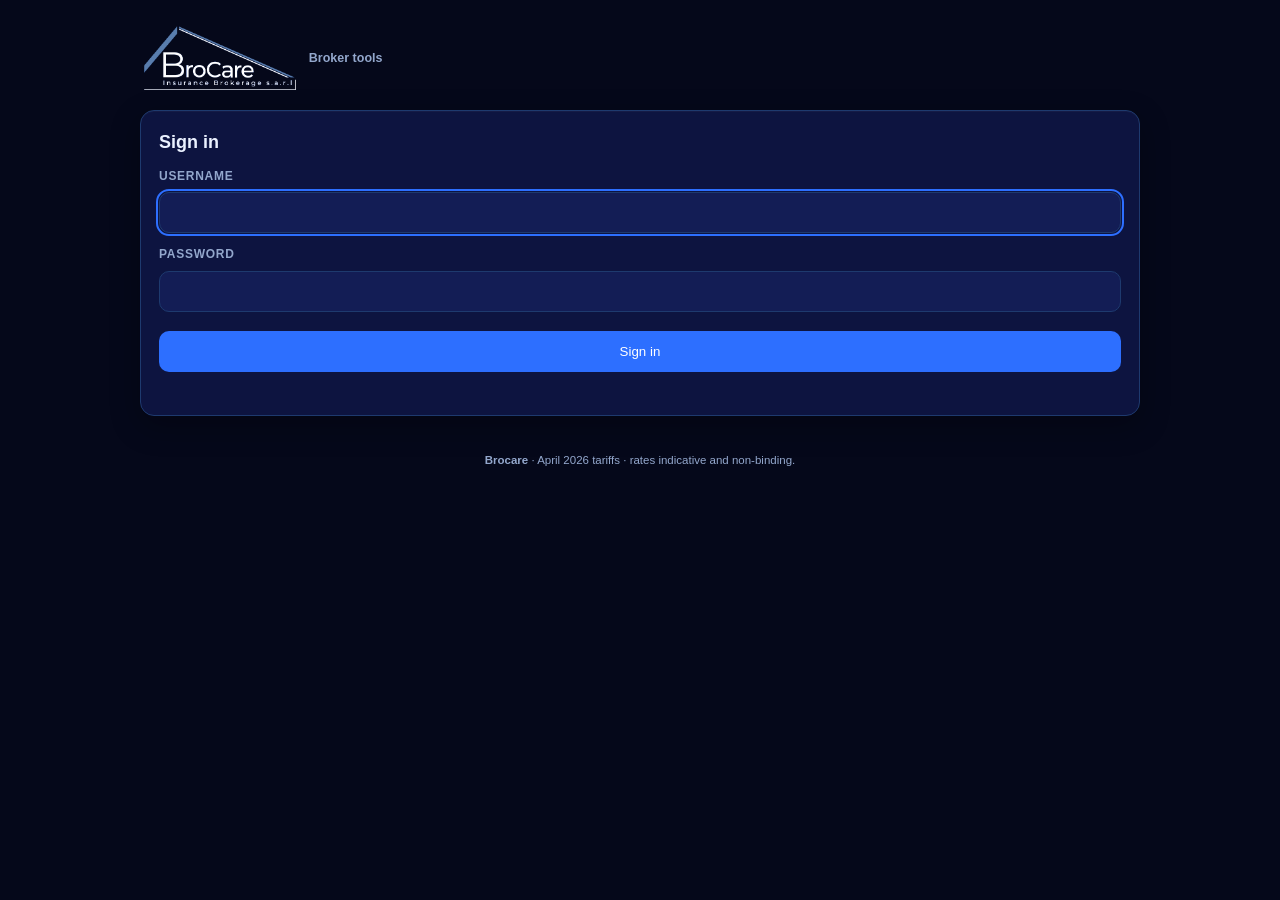
==== docs/index.html @ 174433a7 "Add staff sign-in and the real BroCare logo Username + password sign-in for the six staff (PBKDF2 fi" ====
<!doctype html>
<html lang="en"><head><meta charset="utf-8">
<meta name="viewport" content="width=device-width,initial-scale=1">
<title>BroCare · Document Studio</title>
<script src="../users.js"></script><script src="../auth.js"></script><script>BrocareAuth.gate('../');</script>

<style id="fontCSS">
@font-face{font-family:'Syne';src:url([data-uri]) format('woff2');font-weight:400 800;font-display:block;}
@font-face{font-family:'InterV';src:url([data-uri]) format('woff2');font-weight:100 900;font-display:block;}
</style>

<style>
:root{
  --bg:#F4F6F9; --surface:#FFFFFF; --surface2:#EBEFF4;
  --ink:#16233A; --ink2:#5A6B85; --line:#D8DFE9;
  --accent:#0E7C86; --accent-ink:#FFFFFF; --accent-soft:#0E7C8618;
  --brand:#12324B;
}
@media (prefers-color-scheme:dark){
  :root{ --bg:#0D1522; --surface:#16202F; --surface2:#1E2A3C;
    --ink:#E8EDF5; --ink2:#8FA0B8; --line:#2A3850;
    --accent:#3BC9CF; --accent-ink:#08222A; --accent-soft:#3BC9CF1F;
    --brand:#E8EDF5; }
}
*{box-sizing:border-box}
body{margin:0;background:var(--bg);color:var(--ink);font-family:'InterV',system-ui,sans-serif;
  font-size:14px;line-height:1.55;-webkit-font-smoothing:antialiased;}
.top{display:flex;align-items:center;justify-content:space-between;gap:16px;padding:14px 20px;
  background:var(--surface);border-bottom:1px solid var(--line);position:sticky;top:0;z-index:20;}
.top .bm{display:flex;align-items:center;gap:11px;}
.top .dot{width:26px;height:26px;border-radius:7px;background:var(--brand);display:grid;place-items:center;
  color:#fff;font-family:'Syne';font-weight:800;font-size:12px;}
@media (prefers-color-scheme:dark){ .top .dot{background:var(--accent);color:var(--accent-ink);} }
.top .t1{font-family:'Syne';font-weight:700;font-size:15px;letter-spacing:-.01em;}
.top .t2{font-size:11px;color:var(--ink2);}
.actions{display:flex;gap:8px;flex-wrap:wrap;}
button{font:inherit;cursor:pointer;border-radius:9px;border:1px solid var(--line);background:var(--surface2);
  color:var(--ink);padding:9px 14px;font-weight:600;font-size:13px;transition:.15s;}
button:hover{border-color:var(--accent);}
button:focus-visible{outline:2px solid var(--accent);outline-offset:2px;}
button.pri{background:var(--accent);color:var(--accent-ink);border-color:var(--accent);}
button.sm{padding:6px 10px;font-size:12px;}

.layout{display:grid;grid-template-columns:394px 1fr;align-items:start;}
@media (max-width:980px){ .layout{grid-template-columns:1fr;} }
.rail{padding:18px 20px 60px;border-right:1px solid var(--line);background:var(--surface);
  min-height:calc(100vh - 56px);}
.stage{padding:26px 20px 70px;overflow:auto;}

.seg{display:grid;grid-auto-flow:column;gap:4px;background:var(--surface2);padding:4px;border-radius:11px;
  border:1px solid var(--line);}
.seg button{background:transparent;border:0;padding:9px 6px;border-radius:8px;font-size:12.5px;}
.seg button[aria-pressed="true"]{background:var(--accent);color:var(--accent-ink);}

h2.sec{font-family:'Syne';font-weight:700;font-size:11px;letter-spacing:.15em;text-transform:uppercase;
  color:var(--ink2);margin:22px 0 10px;}
.field{margin-bottom:11px;}
.field label{display:block;font-size:11.5px;color:var(--ink2);margin-bottom:4px;font-weight:600;}
input,textarea,select{width:100%;font:inherit;font-size:13px;padding:9px 11px;border-radius:9px;
  border:1px solid var(--line);background:var(--bg);color:var(--ink);}
input:focus,textarea:focus,select:focus{outline:2px solid var(--accent);outline-offset:1px;border-color:var(--accent);}
textarea{min-height:66px;resize:vertical;line-height:1.5;}
.row2{display:grid;grid-template-columns:1fr 1fr;gap:9px;}
.rowlist{display:grid;gap:8px;}
.mini{background:var(--bg);border:1px solid var(--line);border-radius:11px;padding:10px;display:grid;gap:8px;}
.mini .hd{display:flex;justify-content:space-between;align-items:center;}
.mini .hd b{font-size:12px;}
.del{border:0;background:transparent;color:var(--ink2);padding:4px 7px;font-size:15px;line-height:1;}
.del:hover{color:#C0392B;}
.hint{font-size:11px;color:var(--ink2);margin-top:6px;line-height:1.5;}
.banner{background:var(--accent-soft);border:1px solid var(--accent);border-radius:11px;padding:11px 13px;
  font-size:12px;margin-bottom:16px;}

.stagebar{display:flex;justify-content:space-between;align-items:center;gap:12px;margin-bottom:16px;flex-wrap:wrap;}
.zoomctl{display:flex;align-items:center;gap:8px;font-size:12px;color:var(--ink2);}
.frame{overflow:auto;}
.scaler{transform-origin:top left;}
.warn{display:none;background:#B4540A18;border:1px solid #B4540A;color:#B4540A;
  border-radius:10px;padding:10px 13px;font-size:12.5px;margin-bottom:14px;font-weight:600;}
@media (prefers-color-scheme:dark){ .warn{color:#F0A35E;border-color:#F0A35E;background:#F0A35E18;} }
@media print{ .warn{display:none !important;} }
</style>

<style id="sheetCSS">
/* Self-contained: this block is injected verbatim into the PNG-export SVG,
   which does NOT inherit the app-chrome reset — so it must carry its own. */
.sheet,.sheet *{box-sizing:border-box;margin:0;padding:0;}
.sheet{background:#fff;color:#0E1730;position:relative;overflow:hidden;font-family:'InterV',sans-serif;
  box-shadow:0 18px 50px rgba(5,8,26,.20);line-height:1.55;}
.sheet.a4{width:794px;height:1123px;}
.sheet.card{width:480px;height:600px;background:#05081A;color:#fff;}
.sheet .tab{font-variant-numeric:tabular-nums lining-nums;}
.sheet .lbl{font-size:8px;letter-spacing:.19em;text-transform:uppercase;color:#8194AE;font-weight:600;}
.sheet .val{font-size:12.5px;color:#0E1730;font-weight:500;}
.sheet .mast{height:106px;background:#05081A;padding:0 46px;display:flex;align-items:center;justify-content:space-between;}
.sheet .mast img{height:68px;}
.sheet .mast .r{text-align:right;}
.sheet .mast .r .t{font-family:'Syne';font-weight:700;font-size:14px;color:#fff;}
.sheet .mast .r .s{font-size:8.5px;letter-spacing:.18em;text-transform:uppercase;color:#4FC3F7;margin-top:4px;}
.sheet .intro{display:grid;grid-template-columns:repeat(4,1fr);gap:18px;margin:26px 46px;
  padding-bottom:20px;border-bottom:1px solid #DBE3EF;}
.sheet .intro .val{margin-top:5px;}
.sheet .fine{position:absolute;left:46px;right:46px;bottom:112px;font-size:8.5px;color:#8194AE;line-height:1.65;}
.sheet .foot{position:absolute;left:0;right:0;bottom:0;height:88px;background:#05081A;padding:0 46px;
  display:flex;align-items:center;justify-content:space-between;}
.sheet .foot .c{font-size:9.5px;color:rgba(255,255,255,.72);line-height:1.75;}
.sheet .foot .c b{color:#4FC3F7;font-weight:600;}
.sheet .foot .sig .n{font-family:'Syne';font-weight:700;font-size:12px;color:#fff;text-align:right;}
.sheet h3{font-family:'Syne';font-weight:700;font-size:13px;letter-spacing:.13em;text-transform:uppercase;
  margin:26px 46px 12px;color:#0E1730;}
.sheet .steps{display:grid;grid-template-columns:repeat(3,1fr);gap:24px;margin:0 46px;}
.sheet .steps .st{padding-top:11px;border-top:1px solid #DBE3EF;}
.sheet .steps .st .n{font-family:'InterV';font-weight:700;font-size:10.5px;color:#4FC3F7;letter-spacing:.14em;
  font-variant-numeric:tabular-nums;}
.sheet .steps .st .t{font-size:11px;font-weight:600;margin-top:6px;color:#0E1730;}
.sheet .steps .st .d{font-size:9.5px;color:#5C6D87;margin-top:3px;line-height:1.5;}
.sheet .callout{margin:30px 46px 0;background:#F4F7FB;border-left:2px solid #4FC3F7;padding:16px 20px;
  font-size:11px;color:#5C6D87;line-height:1.65;}
.sheet .cols{padding:0 46px;display:grid;}
.sheet .rowlbl{font-size:11px;color:#5C6D87;padding:13px 14px 13px 0;border-bottom:1px solid #EDF1F7;
  display:flex;align-items:center;min-height:44px;}
.sheet .col{border-bottom:1px solid #EDF1F7;min-height:44px;display:flex;align-items:center;
  justify-content:center;font-size:12px;font-weight:600;text-align:center;padding:0 6px;}
.sheet .col.a{background:#F4F7FB;}
.sheet .yes{color:#1A3BDB;font-size:15px;}
.sheet .no{color:#B9C5D6;font-size:14px;}
.sheet .chead{padding:15px 12px 14px;text-align:center;border-bottom:2px solid #05081A;}
.sheet .chead.a{background:#F4F7FB;border-bottom-color:#4FC3F7;position:relative;}
.sheet .chead .cn{font-family:'Syne';font-weight:700;font-size:14px;line-height:1.25;letter-spacing:-.01em;}
.sheet .chead .cs{font-size:8.5px;color:#8194AE;margin-top:4px;letter-spacing:.09em;text-transform:uppercase;}
.sheet .chip-rec{position:absolute;top:-9px;left:50%;transform:translateX(-50%);background:#4FC3F7;color:#05081A;
  font-size:7px;font-weight:700;letter-spacing:.15em;text-transform:uppercase;padding:3px 9px;white-space:nowrap;}
.sheet .plbl{font-family:'Syne';font-weight:700;font-size:11.5px;letter-spacing:.11em;text-transform:uppercase;
  color:#0E1730;border-bottom:none;padding-top:20px;align-items:flex-start;}
.sheet .pcol{border-bottom:none;padding-top:16px;flex-direction:column;gap:3px;min-height:78px;justify-content:flex-start;}
.sheet .pcol .amt{font-family:'InterV';font-weight:800;font-size:23px;letter-spacing:-.01em;color:#05081A;
  line-height:1;font-variant-numeric:tabular-nums lining-nums;}
.sheet .pcol .amt .cur{font-size:11px;font-weight:600;color:#5C6D87;vertical-align:3px;margin-right:3px;letter-spacing:.02em;}
.sheet .pcol .per{font-size:9px;color:#8194AE;letter-spacing:.06em;}
.sheet .pcol.a .amt{color:#1A3BDB;}
.sheet .inv-meta{display:grid;grid-template-columns:1fr 1fr;gap:30px;margin:26px 46px;padding-bottom:22px;
  border-bottom:1px solid #DBE3EF;}
.sheet .inv-meta .val{margin-top:6px;font-size:13.5px;font-weight:600;}
.sheet .inv-meta .sub{font-size:11px;color:#5C6D87;margin-top:3px;line-height:1.55;}
.sheet table.items{width:100%;border-collapse:collapse;font-size:12px;}
.sheet table.items thead th{background:#05081A;color:#fff;font-weight:600;font-size:8.5px;letter-spacing:.16em;
  text-transform:uppercase;padding:9px 14px;text-align:left;}
.sheet table.items thead th:last-child{text-align:right;}
.sheet table.items tbody td{padding:11px 14px;border-bottom:1px solid #E8EDF5;color:#2A3A55;}
.sheet table.items tbody td:last-child{text-align:right;font-weight:600;color:#0E1730;
  font-variant-numeric:tabular-nums lining-nums;}
.sheet .totbox{margin:24px 46px 0;display:flex;justify-content:flex-end;}
.sheet .totgrid{min-width:290px;}
.sheet .totrow{display:flex;justify-content:space-between;gap:24px;padding:8px 0;font-size:12px;color:#5C6D87;}
.sheet .totrow span:last-child{font-variant-numeric:tabular-nums lining-nums;color:#0E1730;font-weight:600;}
.sheet .totrow.grand{border-top:2px solid #05081A;margin-top:8px;padding-top:13px;}
.sheet .totrow.grand span:first-child{font-family:'Syne';font-weight:700;font-size:12px;letter-spacing:.11em;
  text-transform:uppercase;color:#0E1730;}
.sheet .totrow.grand span:last-child{font-family:'InterV';font-weight:800;font-size:23px;color:#1A3BDB;letter-spacing:-.01em;}
.sheet .pay{margin:28px 46px 0;background:#F4F7FB;border-left:2px solid #4FC3F7;padding:15px 19px;}
.sheet .pay .k{font-size:8px;letter-spacing:.19em;text-transform:uppercase;color:#8194AE;font-weight:600;}
.sheet .pay .v{font-size:12px;color:#0E1730;margin-top:5px;font-weight:600;}
.sheet .pay .n{font-size:10px;color:#5C6D87;margin-top:5px;line-height:1.55;}
.sheet.card .in{padding:34px 34px 0;display:flex;flex-direction:column;height:100%;position:relative;}
.sheet.card .glow{position:absolute;width:420px;height:420px;border-radius:50%;top:-210px;right:-170px;
  background:radial-gradient(circle,rgba(45,111,255,.34),transparent 68%);}
.sheet.card .hd{display:flex;justify-content:space-between;align-items:flex-start;position:relative;}
.sheet.card .hd img{height:44px;}
.sheet.card .hd .r{text-align:right;}
.sheet.card .hd .r .k{font-size:7.5px;letter-spacing:.18em;text-transform:uppercase;color:rgba(255,255,255,.45);}
.sheet.card .hd .r .v{font-size:10.5px;font-weight:600;color:#4FC3F7;margin-top:3px;letter-spacing:.03em;}
.sheet.card .who{margin-top:26px;position:relative;}
.sheet.card .who .k{font-size:7.5px;letter-spacing:.19em;text-transform:uppercase;color:rgba(255,255,255,.45);}
.sheet.card .who .n{font-family:'Syne';font-weight:700;font-size:19px;color:#fff;margin-top:6px;}
.sheet.card .who .s{font-size:11px;color:rgba(255,255,255,.62);margin-top:4px;}
.sheet.card .figw{margin-top:20px;padding:20px 0 18px;border-top:1px solid rgba(79,195,247,.28);
  border-bottom:1px solid rgba(255,255,255,.10);position:relative;}
.sheet.card .figw .k{font-size:7.5px;letter-spacing:.19em;text-transform:uppercase;color:rgba(255,255,255,.45);}
.sheet.card .figw .fig{font-family:'InterV',system-ui,sans-serif;font-weight:700;font-size:29px;line-height:1.05;
  letter-spacing:-.015em;font-variant-numeric:tabular-nums;color:#fff;margin-top:8px;}
.sheet.card .figw .fig .cur{font-size:13px;color:#4FC3F7;vertical-align:7px;margin-right:5px;letter-spacing:0;font-weight:600;}
.sheet.card .figw .fig .per{font-size:11px;color:rgba(255,255,255,.5);font-weight:400;letter-spacing:0;
  vertical-align:4px;margin-left:6px;}
.sheet.card .chips{margin-top:18px;display:grid;grid-template-columns:1fr 1fr;gap:9px;position:relative;}
.sheet.card .chip{background:rgba(255,255,255,.055);border:1px solid rgba(255,255,255,.10);padding:9px 11px;}
.sheet.card .chip.wide{grid-column:1 / -1;}
/* three detail chips (the health quoter's Insurer / Plan / Out-patient) sit on one row */
.sheet.card .chips.c3{grid-template-columns:repeat(3,1fr);}
.sheet.card .chip.hl{background:rgba(79,195,247,.10);border-color:rgba(79,195,247,.34);}
.sheet.card .chip .k{font-size:7.5px;letter-spacing:.15em;text-transform:uppercase;color:#4FC3F7;}
.sheet.card .chip .v{font-size:11px;color:#fff;font-weight:500;margin-top:3px;}
.sheet.card .chip .v.desc{font-size:10px;font-weight:400;line-height:1.55;color:rgba(255,255,255,.86);}
.sheet.card .chip .dobs{font-size:9px;color:rgba(255,255,255,.58);margin-top:4px;line-height:1.6;
  font-variant-numeric:tabular-nums;}
.sheet.card .valid{margin-top:auto;font-size:9.5px;color:rgba(255,255,255,.55);position:relative;line-height:1.6;}
.sheet.card .cta{margin-top:15px;padding:15px 0 20px;border-top:1px solid rgba(255,255,255,.10);
  display:flex;justify-content:space-between;align-items:flex-end;position:relative;}
.sheet.card .cta .l .t{font-family:'Syne';font-weight:700;font-size:12.5px;color:#fff;}
.sheet.card .cta .l .p{font-size:11px;color:#4FC3F7;margin-top:4px;font-weight:600;letter-spacing:.02em;}
.sheet.card .cta .rr{text-align:right;font-size:8px;color:rgba(255,255,255,.42);line-height:1.65;}
</style>

<style id="pageRule">@page{size:210mm 297mm;margin:0}</style>
<style>
@media print{
  .top,.rail,.stagebar{display:none !important;}
  .layout{grid-template-columns:1fr !important;}
  .stage{padding:0 !important;overflow:visible !important;}
  .frame{overflow:visible !important;height:auto !important;}
  .scaler{transform:none !important;}
  .sheet{box-shadow:none !important;}
  body{background:#fff;}
}
</style>
<style>
  .backlink{
    display:block;text-decoration:none;color:#64748b;
    font-size:13px;font-weight:700;padding:10px 16px 0;
  }
  .backlink:hover{color:#0E7C86}
  @media print{ .backlink{display:none} }
</style>
<link rel="stylesheet" href="../brocare-theme.css">
</head><body>

<a class="backlink" href="../">‹ All Brocare tools</a>

<div class="top">
  <div class="bm">
    <div class="dot">B</div>
    <div><div class="t1">Document Studio</div><div class="t2">BroCare Insurance Brokerage SARL</div></div>
  </div>
  <div class="actions">
    <button id="btnPng">Download PNG</button>
    <button id="btnPdf" class="pri">Download PDF</button>
  </div>
</div>

<div class="layout">
  <div class="rail">
    <div id="prefillBanner" class="banner" style="display:none"></div>
    <div class="seg" role="group" aria-label="Document type">
      <button data-t="card"       aria-pressed="true">Offer card</button>
      <button data-t="comparison" aria-pressed="false">Comparison</button>
      <button data-t="invoice"    aria-pressed="false">Invoice</button>
    </div>
    <div id="form"></div>
  </div>

  <div class="stage">
    <div class="stagebar">
      <div class="zoomctl">
        <label for="zoom">Preview size</label>
        <input id="zoom" type="range" min="30" max="110" value="80" style="width:150px">
        <span id="zoomv">80%</span>
      </div>
      <div class="zoomctl" id="sizeNote"></div>
    </div>
    <div class="warn" id="warn"></div>
    <div class="frame" id="frame"><div class="scaler" id="scaler"></div></div>
  </div>
</div>

<script>
const LOGO = "[data-uri]";
const $ = id => document.getElementById(id);
const esc = s => String(s==null?'':s).replace(/[&<>"]/g, c => ({'&':'&amp;','<':'&lt;','>':'&gt;','"':'&quot;'}[c]));
const money = n => Number(n||0).toLocaleString('en-US');

function todayISO(){ return new Date().toISOString().slice(0,10); }
function fmtDate(iso){
  if(!iso) return '';
  const d=new Date(iso+'T00:00:00'); if(isNaN(d)) return iso;
  return d.getDate()+' '+d.toLocaleString('en-GB',{month:'long'})+' '+d.getFullYear();
}
function addDays(iso,n){
  const d=new Date(iso+'T00:00:00'); if(isNaN(d)) return iso;
  d.setDate(d.getDate()+Number(n||0)); return d.toISOString().slice(0,10);
}

const D = {
  type:'card', line:'medical',
  client:'Rida Family', sub:'Medical insurance · 5 members',
  ref:'BRC-H-2026-0001', issued:todayISO(), validDays:14,
  price:4150, priceLabel:'Annual premium', per:'/ year',
  chips:[ {k:'Plan',v:'SP Smart'}, {k:'Out-patient',v:'85% covered'} ],
  desc:'', descLabel:'Hospital network', members:'',
  options:[
    {name:'SP Smart Plus', tag:'Wider network', price:5835},
    {name:'SP Smart',      tag:'Lower premium', price:4150}
  ],
  rows:[
    {label:'Members covered', values:['5','5']},
    {label:'Out-patient (ambulatory)', values:['85%','85%']},
    {label:'AUBMC & KMC', values:['yes','no']}
  ],
  recommended:-1, note:'',
  items:[{desc:'Annual premium, medical insurance', amount:4150}],
  discounts:[],
  invNo:'INV-2026-0001', dueDays:14,
  clientAddr:'', policyRef:'', insurer:'', period:''
};

(function prefill(){
  const h = location.hash;
  if(!h || h.length<8) return;
  try{
    const b64 = h.slice(1).replace(/^data=/,'');
    const raw = decodeURIComponent(Array.prototype.map.call(atob(b64),
      c => '%'+('00'+c.charCodeAt(0).toString(16)).slice(-2)).join(''));
    const p = JSON.parse(raw);
    Object.keys(p).forEach(k => { if(p[k]!==undefined && p[k]!==null) D[k]=p[k]; });
    const b=$('prefillBanner');
    b.style.display='block';
    b.innerHTML='<b>Loaded from the '+esc(p.line==='motor'?'motor':'health')+' quoter.</b> '+
      'Client, cover and the final price you confirmed are filled in, and everything stays editable.';
  }catch(e){ console.warn('prefill failed', e); }
})();

function field(label, key, type){
  const v = D[key]==null?'':D[key];
  if(type==='textarea')
    return '<div class="field"><label for="f_'+key+'">'+label+'</label>'+
      '<textarea id="f_'+key+'" data-k="'+key+'">'+esc(v)+'</textarea></div>';
  return '<div class="field"><label for="f_'+key+'">'+label+'</label>'+
    '<input id="f_'+key+'" data-k="'+key+'" type="'+(type||'text')+'" value="'+esc(v)+'"></div>';
}

function buildForm(){
  let h = '<h2 class="sec">Client</h2>';
  h += field('Client name','client');
  h += field('Sub-line (cover, members…)','sub');
  h += '<div class="row2">'+field('Reference','ref')+field('Date issued','issued','date')+'</div>';

  if(D.type==='card'){
    h += '<h2 class="sec">Headline price</h2>';
    h += '<div class="row2">'+field('Price (numbers only)','price','number')+field('Valid for (days)','validDays','number')+'</div>';
    h += '<div class="row2">'+field('Price label','priceLabel')+field('Period suffix','per')+'</div>';
    h += '<h2 class="sec">Detail chips</h2><div class="rowlist" id="chipList"></div>';
    h += '<button class="sm" id="addChip" style="margin-top:8px">+ Add chip</button>';
    h += '<h2 class="sec">Wide blocks (optional)</h2>';
    h += field('Block label','descLabel');
    h += field('Description (leave blank to hide)','desc','textarea');
    h += field('Members / dates of birth (leave blank to hide)','members','textarea');
  }

  if(D.type==='comparison'){
    h += '<h2 class="sec">Options</h2><div class="rowlist" id="optList"></div>';
    h += '<button class="sm" id="addOpt" style="margin-top:8px">+ Add option</button>';
    h += '<div class="field" style="margin-top:14px"><label for="f_rec">Flag as recommended</label>'+
         '<select id="f_rec" data-k="recommended"><option value="-1">None</option></select></div>';
    h += '<h2 class="sec">Comparison rows</h2><div class="rowlist" id="rowList"></div>';
    h += '<button class="sm" id="addRow" style="margin-top:8px">+ Add row</button>';
    h += '<div class="hint">Type <b>yes</b> or <b>no</b> in a cell to show a tick or a dash. Anything else prints as text.</div>';
    h += '<h2 class="sec">Callout</h2>';
    h += field('Explanatory note (leave blank to hide)','note','textarea');
    h += field('Valid for (days)','validDays','number');
  }

  if(D.type==='invoice'){
    h += '<h2 class="sec">Invoice</h2>';
    h += '<div class="row2">'+field('Invoice number','invNo')+field('Payable within (days)','dueDays','number')+'</div>';
    h += field('Client address','clientAddr');
    h += '<div class="row2">'+field('Insurer','insurer')+field('Policy reference','policyRef')+'</div>';
    h += field('Period of cover','period');
    h += '<h2 class="sec">Line items</h2><div class="rowlist" id="itemList"></div>';
    h += '<button class="sm" id="addItem" style="margin-top:8px">+ Add item</button>';
    h += '<h2 class="sec">Discounts</h2><div class="rowlist" id="discList"></div>';
    h += '<button class="sm" id="addDisc" style="margin-top:8px">+ Add discount</button>';
    h += '<div class="hint">The total is all-inclusive: the invoice states that applicable government fees are included.</div>';
  }

  $('form').innerHTML = h;

  $('form').querySelectorAll('[data-k]').forEach(el=>{
    el.addEventListener('input', ()=>{
      const k=el.dataset.k;
      D[k] = (el.type==='number'||k==='recommended') ? Number(el.value) : el.value;
      render();
    });
  });

  if(D.type==='card'){
    paintChips();
    $('addChip').onclick=()=>{D.chips.push({k:'Label',v:'Value'});buildForm();render();};
  }
  if(D.type==='comparison'){
    paintOpts(); paintRows();
    $('addOpt').onclick=()=>{ if(D.options.length>=3) return;
      D.options.push({name:'New plan',tag:'',price:0});
      D.rows.forEach(r=>r.values.push('')); buildForm(); render(); };
    $('addRow').onclick=()=>{ D.rows.push({label:'New row',values:D.options.map(()=> '')}); buildForm(); render(); };
    const sel=$('f_rec');
    D.options.forEach((o,i)=>{ const op=document.createElement('option');
      op.value=i; op.textContent=o.name||('Option '+(i+1)); sel.appendChild(op); });
    sel.value=String(D.recommended);
  }
  if(D.type==='invoice'){
    paintItems(); paintDiscs();
    $('addItem').onclick=()=>{D.items.push({desc:'',amount:0});buildForm();render();};
    $('addDisc').onclick=()=>{D.discounts.push({label:'Discount',amount:0});buildForm();render();};
  }
}

function listBlock(container, arr, fields, onChange){
  const box=$(container); if(!box) return;
  box.innerHTML = arr.map((it,i)=>{
    const inner = fields.map(f =>
      '<div class="field" style="margin:0"><label>'+f.label+'</label>'+
      '<input data-i="'+i+'" data-f="'+f.key+'" type="'+(f.type||'text')+'" value="'+esc(it[f.key])+'"></div>'
    ).join('');
    return '<div class="mini"><div class="hd"><b>'+(i+1)+'</b>'+
      '<button class="del" data-del="'+i+'" aria-label="Remove">&times;</button></div>'+inner+'</div>';
  }).join('');
  box.querySelectorAll('input').forEach(el=>el.addEventListener('input',()=>{
    const f=fields.find(x=>x.key===el.dataset.f);
    arr[+el.dataset.i][el.dataset.f] = f.type==='number' ? Number(el.value) : el.value;
    render();
  }));
  box.querySelectorAll('[data-del]').forEach(b=>b.onclick=()=>{ arr.splice(+b.dataset.del,1); onChange(); });
}
const paintChips = ()=> listBlock('chipList', D.chips,
  [{label:'Label',key:'k'},{label:'Value',key:'v'}], ()=>{buildForm();render();});
const paintItems = ()=> listBlock('itemList', D.items,
  [{label:'Description',key:'desc'},{label:'Amount (USD)',key:'amount',type:'number'}], ()=>{buildForm();render();});
const paintDiscs = ()=> listBlock('discList', D.discounts,
  [{label:'Label',key:'label'},{label:'Amount (USD)',key:'amount',type:'number'}], ()=>{buildForm();render();});
const paintOpts  = ()=> listBlock('optList', D.options,
  [{label:'Plan name',key:'name'},{label:'Tagline',key:'tag'},{label:'Price (USD)',key:'price',type:'number'}],
  ()=>{ D.rows.forEach(r=>r.values.pop()); if(D.recommended>=D.options.length) D.recommended=-1;
        buildForm(); render(); });

function paintRows(){
  const box=$('rowList'); if(!box) return;
  box.innerHTML = D.rows.map((r,i)=>{
    const cells = r.values.map((v,j)=>
      '<div class="field" style="margin:0"><label>'+esc(D.options[j]?D.options[j].name:'Col '+(j+1))+'</label>'+
      '<input data-r="'+i+'" data-c="'+j+'" value="'+esc(v)+'"></div>').join('');
    return '<div class="mini"><div class="hd"><b>Row '+(i+1)+'</b>'+
      '<button class="del" data-delr="'+i+'" aria-label="Remove">&times;</button></div>'+
      '<div class="field" style="margin:0"><label>Row label</label>'+
      '<input data-rl="'+i+'" value="'+esc(r.label)+'"></div>'+
      '<div class="row2">'+cells+'</div></div>';
  }).join('');
  box.querySelectorAll('[data-rl]').forEach(el=>el.addEventListener('input',()=>{D.rows[+el.dataset.rl].label=el.value;render();}));
  box.querySelectorAll('[data-r]').forEach(el=>el.addEventListener('input',()=>{D.rows[+el.dataset.r].values[+el.dataset.c]=el.value;render();}));
  box.querySelectorAll('[data-delr]').forEach(b=>b.onclick=()=>{D.rows.splice(+b.dataset.delr,1);buildForm();render();});
}

/* Every document speaks for whoever is signed in: the employee who brings a
   client handles that client, so their WhatsApp, email and name go on it.
   The company line (address, central phone, company WhatsApp) stays first. */
function signer(){
  const me = window.BrocareAuth && BrocareAuth.current();
  return me || { name:'Ali Mohamad', whatsapp:'+961 76 743 111', email:'ali.m@brocareinsurance.com' };
}
function contactHtml(){
  const co = window.BROCARE_COMPANY || {address:'Beirut, Ein el Tineh, Mousaitbeh 5046, 4th Floor', phone:'+961 1 82 33 00', whatsapp:''};
  const me = signer(), dot = ' &nbsp;&middot;&nbsp; ';
  const line1 = [esc(co.address), '<b>'+esc(co.phone)+'</b>'].concat(co.whatsapp ? ['Company WhatsApp <b>'+esc(co.whatsapp)+'</b>'] : []).join(dot);
  const line2 = [].concat(me.whatsapp ? ['WhatsApp <b>'+esc(me.whatsapp)+'</b>'] : [], me.email ? [esc(me.email)] : []).join(dot);
  return line1 + (line2 ? '<br>'+line2 : '');
}
/* the number a client replies to: the sender's own WhatsApp, else the company's */
function replyNumber(){
  const co = window.BROCARE_COMPANY || {};
  return signer().whatsapp || co.whatsapp || co.phone || '+961 1 82 33 00';
}
const DISCLAIM = 'Indicative offer, subject to underwriting acceptance and the insurer&rsquo;s policy wording. '+
  'Premiums shown in USD. Cover begins only on written confirmation and receipt of premium.';

function cell(v){
  const t=String(v||'').trim().toLowerCase();
  if(t==='yes') return '<span class="yes">&check;</span>';
  if(t==='no')  return '<span class="no">&ndash;</span>';
  return esc(v);
}

function tplCard(){
  const validTo = fmtDate(addDays(D.issued, D.validDays));
  let chips = D.chips.map(c=>'<div class="chip"><div class="k">'+esc(c.k)+'</div><div class="v">'+esc(c.v)+'</div></div>').join('');
  if(D.desc) chips += '<div class="chip wide hl"><div class="k">'+esc(D.descLabel)+'</div>'+
                      '<div class="v desc">'+esc(D.desc)+'</div></div>';
  if(D.members) chips += '<div class="chip wide"><div class="k">Members</div>'+
                      '<div class="dobs">'+esc(D.members)+'</div></div>';
  return '<div class="sheet card"><div class="in"><div class="glow"></div>'+
    '<div class="hd"><img src="'+LOGO+'" alt="BroCare">'+
      '<div class="r"><div class="k">Reference</div><div class="v tab">'+esc(D.ref)+'</div></div></div>'+
    '<div class="who"><div class="k">Offer prepared for</div><div class="n">'+esc(D.client)+'</div>'+
      '<div class="s">'+esc(D.sub)+'</div></div>'+
    '<div class="figw"><div class="k">'+esc(D.priceLabel)+'</div>'+
      '<div class="fig tab"><span class="cur">USD</span>'+money(D.price)+
      '<span class="per">'+esc(D.per)+'</span></div></div>'+
    '<div class="chips'+(D.chips.length===3?' c3':'')+'">'+chips+'</div>'+
    '<div class="valid">Valid until '+validTo+' &middot; subject to underwriting acceptance</div>'+
    '<div class="cta"><div class="l"><div class="t">Reply to confirm</div>'+
      '<div class="p tab">'+esc(replyNumber())+'</div></div>'+
      '<div class="rr">BroCare Insurance Brokerage SARL<br>Beirut, Ein el Tineh, Mousaitbeh 5046, 4th Floor</div></div>'+
    '</div></div>';
}

function tplComparison(){
  const n=D.options.length, validTo=fmtDate(addDays(D.issued,D.validDays));
  const gt='1.5fr '+Array(n).fill('1fr').join(' ');
  let heads='<div class="rowlbl" style="border-bottom:2px solid #05081A"></div>';
  D.options.forEach((o,i)=>{
    const a=i===D.recommended?' a':'';
    heads+='<div class="chead'+a+'">'+(a?'<div class="chip-rec">Recommended</div>':'')+
      '<div class="cn">'+esc(o.name)+'</div><div class="cs">'+esc(o.tag)+'</div></div>';
  });
  let body='';
  D.rows.forEach(r=>{
    body+='<div class="rowlbl">'+esc(r.label)+'</div>';
    for(let i=0;i<n;i++) body+='<div class="col'+(i===D.recommended?' a':'')+'">'+cell(r.values[i])+'</div>';
  });
  body+='<div class="rowlbl plbl">Annual premium</div>';
  D.options.forEach((o,i)=>{
    body+='<div class="col pcol'+(i===D.recommended?' a':'')+'"><div class="amt tab">'+
      '<span class="cur">USD</span>'+money(o.price)+'</div><div class="per">per year</div></div>';
  });
  return '<div class="sheet a4">'+
    '<div class="mast"><img src="'+LOGO+'" alt="BroCare">'+
      '<div class="r"><div class="t">Your Options</div><div class="s">'+n+' plans compared</div></div></div>'+
    '<div class="intro">'+
      '<div><div class="lbl">Prepared for</div><div class="val">'+esc(D.client)+'</div></div>'+
      '<div><div class="lbl">Cover</div><div class="val">'+esc(D.sub)+'</div></div>'+
      '<div><div class="lbl">Date issued</div><div class="val tab">'+fmtDate(D.issued)+'</div></div>'+
      '<div><div class="lbl">Valid until</div><div class="val tab">'+validTo+'</div></div></div>'+
    '<div class="cols" style="grid-template-columns:'+gt+'">'+heads+body+'</div>'+
    (D.note?'<div class="callout">'+esc(D.note)+'</div>':'')+
    '<h3>Next steps</h3><div class="steps">'+
      '<div class="st"><div class="n">01</div><div class="t">Tell us which plan</div><div class="d">Reply with your choice by email or WhatsApp.</div></div>'+
      '<div class="st"><div class="n">02</div><div class="t">We bind the cover</div><div class="d">We place the risk and agree inception with the insurer.</div></div>'+
      '<div class="st"><div class="n">03</div><div class="t">Documents issued</div><div class="d">Policy and cards delivered within 2&ndash;5 working days.</div></div>'+
    '</div>'+
    '<div class="fine">'+DISCLAIM+'</div>'+
    '<div class="foot"><div class="c">'+contactHtml()+'</div>'+
      '<div class="sig"><div class="n">'+esc(signer().name)+'</div></div></div></div>';
}

function tplInvoice(){
  const sub = D.items.reduce((s,i)=>s+Number(i.amount||0),0);
  const disc = D.discounts.reduce((s,i)=>s+Number(i.amount||0),0);
  const total = sub-disc;
  const rows = D.items.map(i=>'<tr><td>'+esc(i.desc)+'</td><td>USD '+money(i.amount)+'</td></tr>').join('');
  const dRows = D.discounts.map(d=>'<div class="totrow"><span>'+esc(d.label)+
    '</span><span>&minus; USD '+money(d.amount)+'</span></div>').join('');
  return '<div class="sheet a4">'+
    '<div class="mast"><img src="'+LOGO+'" alt="BroCare">'+
      '<div class="r"><div class="t">Invoice</div><div class="s tab">'+esc(D.invNo)+'</div></div></div>'+
    '<div class="inv-meta">'+
      '<div><div class="lbl">Billed to</div><div class="val">'+esc(D.client)+'</div>'+
        '<div class="sub">'+esc(D.clientAddr)+'</div></div>'+
      '<div><div class="lbl">Cover</div><div class="val">'+esc(D.sub)+'</div>'+
        '<div class="sub">'+(D.insurer?'Underwritten by '+esc(D.insurer)+'<br>':'')+
        (D.policyRef?'Policy '+esc(D.policyRef)+'<br>':'')+
        (D.period?'Period: '+esc(D.period):'')+'</div></div>'+
    '</div>'+
    '<div class="intro" style="margin-top:0;grid-template-columns:repeat(3,1fr)">'+
      '<div><div class="lbl">Invoice date</div><div class="val tab">'+fmtDate(D.issued)+'</div></div>'+
      '<div><div class="lbl">Payable by</div><div class="val tab">'+fmtDate(addDays(D.issued,D.dueDays))+'</div></div>'+
      '<div><div class="lbl">Reference</div><div class="val tab">'+esc(D.ref)+'</div></div></div>'+
    '<div style="margin:0 46px"><table class="items"><thead><tr><th>Description</th><th>Amount</th></tr></thead>'+
      '<tbody>'+rows+'</tbody></table></div>'+
    '<div class="totbox"><div class="totgrid">'+
      '<div class="totrow"><span>Subtotal</span><span>USD '+money(sub)+'</span></div>'+ dRows +
      '<div class="totrow grand"><span>Total due</span><span class="tab">USD '+money(total)+'</span></div>'+
    '</div></div>'+
    '<div class="pay"><div class="k">Payment</div>'+
      '<div class="v">Cash at our office, or by Whish Money</div>'+
      '<div class="n">Please quote invoice '+esc(D.invNo)+' when paying. '+
      'The total shown is all-inclusive of applicable government fees.</div></div>'+
    '<div class="fine">Cover begins only on written confirmation and receipt of premium. '+
      'This invoice is issued by BroCare Insurance Brokerage SARL in respect of the policy referenced above.</div>'+
    '<div class="foot"><div class="c">'+contactHtml()+'</div>'+
      '<div class="sig"><div class="n">'+esc(signer().name)+'</div></div></div></div>';
}

function render(){
  $('scaler').innerHTML = D.type==='card' ? tplCard() : D.type==='comparison' ? tplComparison() : tplInvoice();
  const isCard = D.type==='card';
  $('pageRule').textContent = isCard ? '@page{size:127mm 158.75mm;margin:0}' : '@page{size:210mm 297mm;margin:0}';
  $('sizeNote').textContent = isCard ? 'Card · 480 × 600 px (4:5)' : 'A4 · 210 × 297 mm';
  checkFit();
  applyZoom();
}

/* Sheets are a fixed size and clip silently — warn before anything is sent clipped. */
function checkFit(){
  const sheet=$('scaler').firstElementChild, w=$('warn');
  if(!sheet){ w.style.display='none'; return; }
  const inner = sheet.querySelector('.in') || sheet;
  let over = inner.scrollHeight - inner.clientHeight;
  if(over<=1 && D.type!=='card'){
    // A4: the footer is absolute, so measure the last flowing block instead
    const last = sheet.querySelector('.fine');
    const stepsEl = sheet.querySelector('.steps, .pay, .totbox');
    if(last && stepsEl){
      const bottom = stepsEl.getBoundingClientRect().bottom;
      const limit  = last.getBoundingClientRect().top;
      over = Math.round(bottom - limit);
    }
  }
  if(over>1){
    w.style.display='block';
    w.textContent = D.type==='card'
      ? 'Content is too tall for the card, so the bottom is being cut off. Remove a chip or shorten the description.'
      : 'Content is running into the small print. Shorten the note or remove a row.';
  } else { w.style.display='none'; }
}
function applyZoom(){
  const z = Number($('zoom').value)/100;
  const sheet = $('scaler').firstElementChild; if(!sheet) return;
  $('scaler').style.transform = 'scale('+z+')';
  $('frame').style.height = (sheet.offsetHeight*z + 8)+'px';
  $('zoomv').textContent = Math.round(z*100)+'%';
}
$('zoom').addEventListener('input', applyZoom);

document.querySelectorAll('.seg button').forEach(b=>b.onclick=()=>{
  document.querySelectorAll('.seg button').forEach(x=>x.setAttribute('aria-pressed', String(x===b)));
  D.type=b.dataset.t; buildForm(); render();
});

$('btnPdf').onclick = ()=> window.print();

$('btnPng').onclick = async ()=>{
  const sheet=$('scaler').firstElementChild; if(!sheet) return;
  const btn=$('btnPng'), old=btn.textContent;
  btn.textContent='Rendering…'; btn.disabled=true;
  try{
    const w=sheet.offsetWidth, h=sheet.offsetHeight, scale=2.25;
    const css = $('fontCSS').textContent + $('sheetCSS').textContent;
    const clone = sheet.cloneNode(true);
    clone.style.boxShadow='none';
    const svg='<svg xmlns="http://www.w3.org/2000/svg" width="'+w+'" height="'+h+'">'+
      '<defs><style type="text/css">'+css.replace(/[<>&]/g,m=>({'<':'&lt;','>':'&gt;','&':'&amp;'}[m]))+'</style></defs>'+
      '<foreignObject x="0" y="0" width="'+w+'" height="'+h+'">'+
      '<div xmlns="http://www.w3.org/1999/xhtml" style="width:'+w+'px;height:'+h+'px;'+
        'margin:0;padding:0;overflow:hidden;display:block">'+
        new XMLSerializer().serializeToString(clone)+'</div>'+
      '</foreignObject></svg>';
    const url='data:image/svg+xml;charset=utf-8,'+encodeURIComponent(svg);
    const img=new Image();
    await new Promise((res,rej)=>{ img.onload=res; img.onerror=()=>rej(new Error('svg load failed')); img.src=url; });
    const c=document.createElement('canvas'); c.width=Math.round(w*scale); c.height=Math.round(h*scale);
    const ctx=c.getContext('2d'); ctx.scale(scale,scale); ctx.drawImage(img,0,0);
    const blob=await new Promise(r=>c.toBlob(r,'image/png'));
    const a=document.createElement('a');
    a.download=(D.client||'document').replace(/[^a-z0-9]+/gi,'-').toLowerCase()+'-'+D.type+'.png';
    a.href=URL.createObjectURL(blob); a.click();
    setTimeout(()=>URL.revokeObjectURL(a.href),4000);
  }catch(e){
    console.error(e);
    alert('PNG export could not run in this browser. Use Download PDF instead. It produces the same document.');
  }finally{ btn.textContent=old; btn.disabled=false; }
};

document.querySelectorAll('.seg button').forEach(b=>b.setAttribute('aria-pressed', String(b.dataset.t===D.type)));
buildForm(); render();
</script>
<script src="../shell.js"></script>
</body></html>
---- brocare-theme.css ----
/* Brocare tools: the console's palette and a full-width layout.
   Loaded after each tool's own styles. The triple :root outranks the tools'
   :root[data-theme] and prefers-color-scheme blocks, so every tool renders in
   the same navy and blue as the console, whatever the OS theme is. */
:root:root:root{
  color-scheme:dark;
  --bg:#05081A; --surface:#0D1440; --surface2:#131D55;
  --ink:#EAF1FF; --ink2:#93A7CC; --line:#1E3A6E;
  --accent:#2D6FFF; --accent-ink:#FFFFFF; --accent-soft:rgba(45,111,255,.14);
  --brand:#EAF1FF; --price:#4FC3F7; --warn:#FFB020;
  --shadow:0 1px 0 rgba(255,255,255,.03) inset,0 10px 30px rgba(0,0,0,.28);
}
body{background:var(--bg)}
::selection{background:rgba(45,111,255,.45)}
input,select,textarea{color-scheme:dark}
button{transition:background .12s,border-color .12s,color .12s,transform .06s}
button:active:not(:disabled){transform:translateY(1px)}
.seg button:hover:not(.on),.levels button:hover:not(.on),.insurerseg button:hover:not(.on){border-color:var(--accent);color:var(--ink)}
.logo{background:linear-gradient(135deg,#2D6FFF,#1A3BDB)!important}
.brandname b{color:#4FC3F7}
.insurerbox{border-width:1px}
.price-big{letter-spacing:-.03em}

/* Inside the console: the console already names the tool and links back. */
html.embedded .backlink{display:none}
html.embedded body{padding-top:18px}

.col-main,.col-side{display:flex;flex-direction:column;gap:14px;min-width:0}
.col-side > *{flex-shrink:0}   /* the pinned column scrolls; its cards never get squashed */

/* Wide screens: inputs on the left, the price and the document panel on the
   right, pinned while you scroll. shell.js builds the two columns. */
@media (min-width:980px){
  .wrap.cols{max-width:1240px;display:grid;grid-template-columns:minmax(0,1fr) 420px;
    gap:22px;align-items:start}
  .wrap.cols > .backlink,.wrap.cols > .brandbar{grid-column:1 / -1}
  .wrap.cols > .brandbar{padding-bottom:6px}
  .col-side{position:sticky;top:16px;max-height:calc(100vh - 32px);overflow:auto;
    scrollbar-width:thin;scrollbar-color:var(--line) transparent;padding-bottom:4px}
  .col-side #broPanel{margin-top:0}
  .price-big{font-size:46px}
  .wrap.cols > .foot{grid-column:1 / -1}
}
@media (min-width:1500px){ .wrap.cols{grid-template-columns:minmax(0,1fr) 460px} }

/* Wide screens: controls sit side by side instead of one long column, so the
   whole quote fits on screen with the price pinned on the right. */
@media (min-width:980px){
  /* motor: insurer | cover on one row */
  .insurerbox{display:grid;grid-template-columns:1fr 1fr;gap:4px 16px;align-items:end}
  .insurerbox > .insurerlbl{grid-row:1}
  .insurerbox > .insurerlbl[style]{margin:0!important}
  .insurerbox > #segInsurer{grid-column:1;grid-row:2}
  .insurerbox > #segCoverType{grid-column:2;grid-row:2}
  .insurerbox > details.info{grid-column:1 / -1;grid-row:3}
  .insurerseg button{padding:11px 8px}

  /* motor step 1: year | make | fuel, then the value finder, then the value */
  #s1 .stepbody{display:grid;grid-template-columns:repeat(3,minmax(0,1fr));gap:12px 14px;align-items:start}
  #s1 .stepbody > .scanbox{grid-column:1 / -1;order:0}
  #s1 .stepbody > .field:has(#year){order:1}
  #s1 .stepbody > .field:has(#brand){order:2}
  #s1 .stepbody > .field:has(#segFuel){order:3}
  #s1 .stepbody > #lookupField{grid-column:1 / -1;order:4}
  #s1 .stepbody > .field:has(#value){order:5}

  /* motor step 2: driver age beside the eligibility result */
  #s2 .stepbody{display:grid;grid-template-columns:minmax(0,1fr) minmax(0,2fr);gap:12px 14px;align-items:start}
  #s2 .stepbody > #modelField{grid-column:1 / -1}

  /* motor step 3: plan cards two across */
  #opts{display:grid;grid-template-columns:repeat(2,minmax(0,1fr));gap:9px}
  #opts .opt{height:100%;align-items:flex-start}

  /* health: the member card's controls in rows */
  .card:has(#segMode){display:grid;grid-template-columns:repeat(2,minmax(0,1fr));gap:12px 18px;align-items:start}
  .card:has(#segMode) > .scanbox,
  .card:has(#segMode) > #familyBlock,
  .card:has(#segMode) > .field:has(#levels){grid-column:1 / -1}
  .card:has(#segMode) > *{margin:0}
  .levels{grid-template-columns:repeat(auto-fill,minmax(150px,1fr))}
}

/* The tools library page */
.wrap .tiles{display:grid;grid-template-columns:repeat(auto-fit,minmax(260px,1fr));gap:12px}
@media (min-width:980px){ .wrap:has(.tiles){max-width:1000px} }

/* Document Studio: same chrome palette; the documents themselves stay white. */
.top{background:rgba(5,8,26,.9);backdrop-filter:blur(10px)}
.top .dot{background:linear-gradient(135deg,#2D6FFF,#1A3BDB)!important;color:#fff!important}
.rail{background:var(--surface)}
.del:hover,#broPanel .x:hover{color:var(--warn)}

/* The document hand-off panel is a card in every quoter (motor never styled .card). */
#broPanel{background:var(--surface);border:1px solid var(--line);border-radius:14px;padding:14px;box-shadow:var(--shadow)}
@media (min-width:980px){ .col-side #s4.off{opacity:.55} }

/* the real BroCare logo in the top-left brand bar */
.brandlogo{height:68px;width:auto;display:block;flex:none}
@media (max-width:520px){.brandlogo{height:54px}}
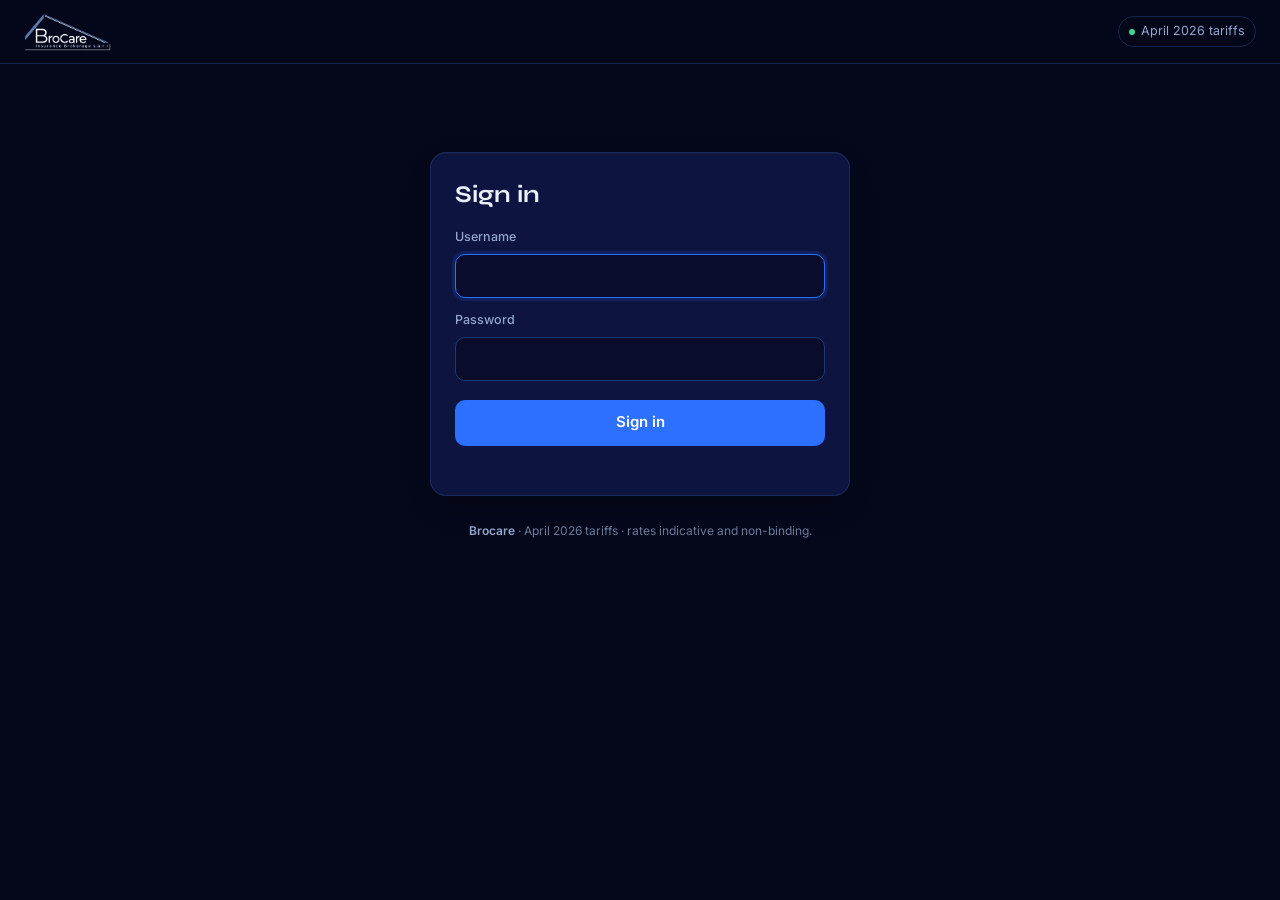
==== commit 48928a50: "Document Studio: motor and medical comparisons, editable next steps, exact valid-until date Co-Autho" ====
--- a/docs/index.html
+++ b/docs/index.html
@@ -1,663 +1,701 @@
-<!doctype html>
-<html lang="en"><head><meta charset="utf-8">
-<meta name="viewport" content="width=device-width,initial-scale=1">
-<title>BroCare · Document Studio</title>
-<script src="../users.js"></script><script src="../auth.js"></script><script>BrocareAuth.gate('../');</script>
-
-<style id="fontCSS">
-@font-face{font-family:'Syne';src:url([data-uri]) format('woff2');font-weight:400 800;font-display:block;}
-@font-face{font-family:'InterV';src:url([data-uri]) format('woff2');font-weight:100 900;font-display:block;}
-</style>
-
-<style>
-:root{
-  --bg:#F4F6F9; --surface:#FFFFFF; --surface2:#EBEFF4;
-  --ink:#16233A; --ink2:#5A6B85; --line:#D8DFE9;
-  --accent:#0E7C86; --accent-ink:#FFFFFF; --accent-soft:#0E7C8618;
-  --brand:#12324B;
-}
-@media (prefers-color-scheme:dark){
-  :root{ --bg:#0D1522; --surface:#16202F; --surface2:#1E2A3C;
-    --ink:#E8EDF5; --ink2:#8FA0B8; --line:#2A3850;
-    --accent:#3BC9CF; --accent-ink:#08222A; --accent-soft:#3BC9CF1F;
-    --brand:#E8EDF5; }
-}
-*{box-sizing:border-box}
-body{margin:0;background:var(--bg);color:var(--ink);font-family:'InterV',system-ui,sans-serif;
-  font-size:14px;line-height:1.55;-webkit-font-smoothing:antialiased;}
-.top{display:flex;align-items:center;justify-content:space-between;gap:16px;padding:14px 20px;
-  background:var(--surface);border-bottom:1px solid var(--line);position:sticky;top:0;z-index:20;}
-.top .bm{display:flex;align-items:center;gap:11px;}
-.top .dot{width:26px;height:26px;border-radius:7px;background:var(--brand);display:grid;place-items:center;
-  color:#fff;font-family:'Syne';font-weight:800;font-size:12px;}
-@media (prefers-color-scheme:dark){ .top .dot{background:var(--accent);color:var(--accent-ink);} }
-.top .t1{font-family:'Syne';font-weight:700;font-size:15px;letter-spacing:-.01em;}
-.top .t2{font-size:11px;color:var(--ink2);}
-.actions{display:flex;gap:8px;flex-wrap:wrap;}
-button{font:inherit;cursor:pointer;border-radius:9px;border:1px solid var(--line);background:var(--surface2);
-  color:var(--ink);padding:9px 14px;font-weight:600;font-size:13px;transition:.15s;}
-button:hover{border-color:var(--accent);}
-button:focus-visible{outline:2px solid var(--accent);outline-offset:2px;}
-button.pri{background:var(--accent);color:var(--accent-ink);border-color:var(--accent);}
-button.sm{padding:6px 10px;font-size:12px;}
-
-.layout{display:grid;grid-template-columns:394px 1fr;align-items:start;}
-@media (max-width:980px){ .layout{grid-template-columns:1fr;} }
-.rail{padding:18px 20px 60px;border-right:1px solid var(--line);background:var(--surface);
-  min-height:calc(100vh - 56px);}
-.stage{padding:26px 20px 70px;overflow:auto;}
-
-.seg{display:grid;grid-auto-flow:column;gap:4px;background:var(--surface2);padding:4px;border-radius:11px;
-  border:1px solid var(--line);}
-.seg button{background:transparent;border:0;padding:9px 6px;border-radius:8px;font-size:12.5px;}
-.seg button[aria-pressed="true"]{background:var(--accent);color:var(--accent-ink);}
-
-h2.sec{font-family:'Syne';font-weight:700;font-size:11px;letter-spacing:.15em;text-transform:uppercase;
-  color:var(--ink2);margin:22px 0 10px;}
-.field{margin-bottom:11px;}
-.field label{display:block;font-size:11.5px;color:var(--ink2);margin-bottom:4px;font-weight:600;}
-input,textarea,select{width:100%;font:inherit;font-size:13px;padding:9px 11px;border-radius:9px;
-  border:1px solid var(--line);background:var(--bg);color:var(--ink);}
-input:focus,textarea:focus,select:focus{outline:2px solid var(--accent);outline-offset:1px;border-color:var(--accent);}
-textarea{min-height:66px;resize:vertical;line-height:1.5;}
-.row2{display:grid;grid-template-columns:1fr 1fr;gap:9px;}
-.rowlist{display:grid;gap:8px;}
-.mini{background:var(--bg);border:1px solid var(--line);border-radius:11px;padding:10px;display:grid;gap:8px;}
-.mini .hd{display:flex;justify-content:space-between;align-items:center;}
-.mini .hd b{font-size:12px;}
-.del{border:0;background:transparent;color:var(--ink2);padding:4px 7px;font-size:15px;line-height:1;}
-.del:hover{color:#C0392B;}
-.hint{font-size:11px;color:var(--ink2);margin-top:6px;line-height:1.5;}
-.banner{background:var(--accent-soft);border:1px solid var(--accent);border-radius:11px;padding:11px 13px;
-  font-size:12px;margin-bottom:16px;}
-
-.stagebar{display:flex;justify-content:space-between;align-items:center;gap:12px;margin-bottom:16px;flex-wrap:wrap;}
-.zoomctl{display:flex;align-items:center;gap:8px;font-size:12px;color:var(--ink2);}
-.frame{overflow:auto;}
-.scaler{transform-origin:top left;}
-.warn{display:none;background:#B4540A18;border:1px solid #B4540A;color:#B4540A;
-  border-radius:10px;padding:10px 13px;font-size:12.5px;margin-bottom:14px;font-weight:600;}
-@media (prefers-color-scheme:dark){ .warn{color:#F0A35E;border-color:#F0A35E;background:#F0A35E18;} }
-@media print{ .warn{display:none !important;} }
-</style>
-
-<style id="sheetCSS">
-/* Self-contained: this block is injected verbatim into the PNG-export SVG,
-   which does NOT inherit the app-chrome reset — so it must carry its own. */
-.sheet,.sheet *{box-sizing:border-box;margin:0;padding:0;}
-.sheet{background:#fff;color:#0E1730;position:relative;overflow:hidden;font-family:'InterV',sans-serif;
-  box-shadow:0 18px 50px rgba(5,8,26,.20);line-height:1.55;}
-.sheet.a4{width:794px;height:1123px;}
-.sheet.card{width:480px;height:600px;background:#05081A;color:#fff;}
-.sheet .tab{font-variant-numeric:tabular-nums lining-nums;}
-.sheet .lbl{font-size:8px;letter-spacing:.19em;text-transform:uppercase;color:#8194AE;font-weight:600;}
-.sheet .val{font-size:12.5px;color:#0E1730;font-weight:500;}
-.sheet .mast{height:106px;background:#05081A;padding:0 46px;display:flex;align-items:center;justify-content:space-between;}
-.sheet .mast img{height:68px;}
-.sheet .mast .r{text-align:right;}
-.sheet .mast .r .t{font-family:'Syne';font-weight:700;font-size:14px;color:#fff;}
-.sheet .mast .r .s{font-size:8.5px;letter-spacing:.18em;text-transform:uppercase;color:#4FC3F7;margin-top:4px;}
-.sheet .intro{display:grid;grid-template-columns:repeat(4,1fr);gap:18px;margin:26px 46px;
-  padding-bottom:20px;border-bottom:1px solid #DBE3EF;}
-.sheet .intro .val{margin-top:5px;}
-.sheet .fine{position:absolute;left:46px;right:46px;bottom:112px;font-size:8.5px;color:#8194AE;line-height:1.65;}
-.sheet .foot{position:absolute;left:0;right:0;bottom:0;height:88px;background:#05081A;padding:0 46px;
-  display:flex;align-items:center;justify-content:space-between;}
-.sheet .foot .c{font-size:9.5px;color:rgba(255,255,255,.72);line-height:1.75;}
-.sheet .foot .c b{color:#4FC3F7;font-weight:600;}
-.sheet .foot .sig .n{font-family:'Syne';font-weight:700;font-size:12px;color:#fff;text-align:right;}
-.sheet h3{font-family:'Syne';font-weight:700;font-size:13px;letter-spacing:.13em;text-transform:uppercase;
-  margin:26px 46px 12px;color:#0E1730;}
-.sheet .steps{display:grid;grid-template-columns:repeat(3,1fr);gap:24px;margin:0 46px;}
-.sheet .steps .st{padding-top:11px;border-top:1px solid #DBE3EF;}
-.sheet .steps .st .n{font-family:'InterV';font-weight:700;font-size:10.5px;color:#4FC3F7;letter-spacing:.14em;
-  font-variant-numeric:tabular-nums;}
-.sheet .steps .st .t{font-size:11px;font-weight:600;margin-top:6px;color:#0E1730;}
-.sheet .steps .st .d{font-size:9.5px;color:#5C6D87;margin-top:3px;line-height:1.5;}
-.sheet .callout{margin:30px 46px 0;background:#F4F7FB;border-left:2px solid #4FC3F7;padding:16px 20px;
-  font-size:11px;color:#5C6D87;line-height:1.65;}
-.sheet .cols{padding:0 46px;display:grid;}
-.sheet .rowlbl{font-size:11px;color:#5C6D87;padding:13px 14px 13px 0;border-bottom:1px solid #EDF1F7;
-  display:flex;align-items:center;min-height:44px;}
-.sheet .col{border-bottom:1px solid #EDF1F7;min-height:44px;display:flex;align-items:center;
-  justify-content:center;font-size:12px;font-weight:600;text-align:center;padding:0 6px;}
-.sheet .col.a{background:#F4F7FB;}
-.sheet .yes{color:#1A3BDB;font-size:15px;}
-.sheet .no{color:#B9C5D6;font-size:14px;}
-.sheet .chead{padding:15px 12px 14px;text-align:center;border-bottom:2px solid #05081A;}
-.sheet .chead.a{background:#F4F7FB;border-bottom-color:#4FC3F7;position:relative;}
-.sheet .chead .cn{font-family:'Syne';font-weight:700;font-size:14px;line-height:1.25;letter-spacing:-.01em;}
-.sheet .chead .cs{font-size:8.5px;color:#8194AE;margin-top:4px;letter-spacing:.09em;text-transform:uppercase;}
-.sheet .chip-rec{position:absolute;top:-9px;left:50%;transform:translateX(-50%);background:#4FC3F7;color:#05081A;
-  font-size:7px;font-weight:700;letter-spacing:.15em;text-transform:uppercase;padding:3px 9px;white-space:nowrap;}
-.sheet .plbl{font-family:'Syne';font-weight:700;font-size:11.5px;letter-spacing:.11em;text-transform:uppercase;
-  color:#0E1730;border-bottom:none;padding-top:20px;align-items:flex-start;}
-.sheet .pcol{border-bottom:none;padding-top:16px;flex-direction:column;gap:3px;min-height:78px;justify-content:flex-start;}
-.sheet .pcol .amt{font-family:'InterV';font-weight:800;font-size:23px;letter-spacing:-.01em;color:#05081A;
-  line-height:1;font-variant-numeric:tabular-nums lining-nums;}
-.sheet .pcol .amt .cur{font-size:11px;font-weight:600;color:#5C6D87;vertical-align:3px;margin-right:3px;letter-spacing:.02em;}
-.sheet .pcol .per{font-size:9px;color:#8194AE;letter-spacing:.06em;}
-.sheet .pcol.a .amt{color:#1A3BDB;}
-.sheet .inv-meta{display:grid;grid-template-columns:1fr 1fr;gap:30px;margin:26px 46px;padding-bottom:22px;
-  border-bottom:1px solid #DBE3EF;}
-.sheet .inv-meta .val{margin-top:6px;font-size:13.5px;font-weight:600;}
-.sheet .inv-meta .sub{font-size:11px;color:#5C6D87;margin-top:3px;line-height:1.55;}
-.sheet table.items{width:100%;border-collapse:collapse;font-size:12px;}
-.sheet table.items thead th{background:#05081A;color:#fff;font-weight:600;font-size:8.5px;letter-spacing:.16em;
-  text-transform:uppercase;padding:9px 14px;text-align:left;}
-.sheet table.items thead th:last-child{text-align:right;}
-.sheet table.items tbody td{padding:11px 14px;border-bottom:1px solid #E8EDF5;color:#2A3A55;}
-.sheet table.items tbody td:last-child{text-align:right;font-weight:600;color:#0E1730;
-  font-variant-numeric:tabular-nums lining-nums;}
-.sheet .totbox{margin:24px 46px 0;display:flex;justify-content:flex-end;}
-.sheet .totgrid{min-width:290px;}
-.sheet .totrow{display:flex;justify-content:space-between;gap:24px;padding:8px 0;font-size:12px;color:#5C6D87;}
-.sheet .totrow span:last-child{font-variant-numeric:tabular-nums lining-nums;color:#0E1730;font-weight:600;}
-.sheet .totrow.grand{border-top:2px solid #05081A;margin-top:8px;padding-top:13px;}
-.sheet .totrow.grand span:first-child{font-family:'Syne';font-weight:700;font-size:12px;letter-spacing:.11em;
-  text-transform:uppercase;color:#0E1730;}
-.sheet .totrow.grand span:last-child{font-family:'InterV';font-weight:800;font-size:23px;color:#1A3BDB;letter-spacing:-.01em;}
-.sheet .pay{margin:28px 46px 0;background:#F4F7FB;border-left:2px solid #4FC3F7;padding:15px 19px;}
-.sheet .pay .k{font-size:8px;letter-spacing:.19em;text-transform:uppercase;color:#8194AE;font-weight:600;}
-.sheet .pay .v{font-size:12px;color:#0E1730;margin-top:5px;font-weight:600;}
-.sheet .pay .n{font-size:10px;color:#5C6D87;margin-top:5px;line-height:1.55;}
-.sheet.card .in{padding:34px 34px 0;display:flex;flex-direction:column;height:100%;position:relative;}
-.sheet.card .glow{position:absolute;width:420px;height:420px;border-radius:50%;top:-210px;right:-170px;
-  background:radial-gradient(circle,rgba(45,111,255,.34),transparent 68%);}
-.sheet.card .hd{display:flex;justify-content:space-between;align-items:flex-start;position:relative;}
-.sheet.card .hd img{height:44px;}
-.sheet.card .hd .r{text-align:right;}
-.sheet.card .hd .r .k{font-size:7.5px;letter-spacing:.18em;text-transform:uppercase;color:rgba(255,255,255,.45);}
-.sheet.card .hd .r .v{font-size:10.5px;font-weight:600;color:#4FC3F7;margin-top:3px;letter-spacing:.03em;}
-.sheet.card .who{margin-top:26px;position:relative;}
-.sheet.card .who .k{font-size:7.5px;letter-spacing:.19em;text-transform:uppercase;color:rgba(255,255,255,.45);}
-.sheet.card .who .n{font-family:'Syne';font-weight:700;font-size:19px;color:#fff;margin-top:6px;}
-.sheet.card .who .s{font-size:11px;color:rgba(255,255,255,.62);margin-top:4px;}
-.sheet.card .figw{margin-top:20px;padding:20px 0 18px;border-top:1px solid rgba(79,195,247,.28);
-  border-bottom:1px solid rgba(255,255,255,.10);position:relative;}
-.sheet.card .figw .k{font-size:7.5px;letter-spacing:.19em;text-transform:uppercase;color:rgba(255,255,255,.45);}
-.sheet.card .figw .fig{font-family:'InterV',system-ui,sans-serif;font-weight:700;font-size:29px;line-height:1.05;
-  letter-spacing:-.015em;font-variant-numeric:tabular-nums;color:#fff;margin-top:8px;}
-.sheet.card .figw .fig .cur{font-size:13px;color:#4FC3F7;vertical-align:7px;margin-right:5px;letter-spacing:0;font-weight:600;}
-.sheet.card .figw .fig .per{font-size:11px;color:rgba(255,255,255,.5);font-weight:400;letter-spacing:0;
-  vertical-align:4px;margin-left:6px;}
-.sheet.card .chips{margin-top:18px;display:grid;grid-template-columns:1fr 1fr;gap:9px;position:relative;}
-.sheet.card .chip{background:rgba(255,255,255,.055);border:1px solid rgba(255,255,255,.10);padding:9px 11px;}
-.sheet.card .chip.wide{grid-column:1 / -1;}
-/* three detail chips (the health quoter's Insurer / Plan / Out-patient) sit on one row */
-.sheet.card .chips.c3{grid-template-columns:repeat(3,1fr);}
-.sheet.card .chip.hl{background:rgba(79,195,247,.10);border-color:rgba(79,195,247,.34);}
-.sheet.card .chip .k{font-size:7.5px;letter-spacing:.15em;text-transform:uppercase;color:#4FC3F7;}
-.sheet.card .chip .v{font-size:11px;color:#fff;font-weight:500;margin-top:3px;}
-.sheet.card .chip .v.desc{font-size:10px;font-weight:400;line-height:1.55;color:rgba(255,255,255,.86);}
-.sheet.card .chip .dobs{font-size:9px;color:rgba(255,255,255,.58);margin-top:4px;line-height:1.6;
-  font-variant-numeric:tabular-nums;}
-.sheet.card .valid{margin-top:auto;font-size:9.5px;color:rgba(255,255,255,.55);position:relative;line-height:1.6;}
-.sheet.card .cta{margin-top:15px;padding:15px 0 20px;border-top:1px solid rgba(255,255,255,.10);
-  display:flex;justify-content:space-between;align-items:flex-end;position:relative;}
-.sheet.card .cta .l .t{font-family:'Syne';font-weight:700;font-size:12.5px;color:#fff;}
-.sheet.card .cta .l .p{font-size:11px;color:#4FC3F7;margin-top:4px;font-weight:600;letter-spacing:.02em;}
-.sheet.card .cta .rr{text-align:right;font-size:8px;color:rgba(255,255,255,.42);line-height:1.65;}
-</style>
-
-<style id="pageRule">@page{size:210mm 297mm;margin:0}</style>
-<style>
-@media print{
-  .top,.rail,.stagebar{display:none !important;}
-  .layout{grid-template-columns:1fr !important;}
-  .stage{padding:0 !important;overflow:visible !important;}
-  .frame{overflow:visible !important;height:auto !important;}
-  .scaler{transform:none !important;}
-  .sheet{box-shadow:none !important;}
-  body{background:#fff;}
-}
-</style>
-<style>
-  .backlink{
-    display:block;text-decoration:none;color:#64748b;
-    font-size:13px;font-weight:700;padding:10px 16px 0;
-  }
-  .backlink:hover{color:#0E7C86}
-  @media print{ .backlink{display:none} }
-</style>
-<link rel="stylesheet" href="../brocare-theme.css">
-</head><body>
-
-<a class="backlink" href="../">‹ All Brocare tools</a>
-
-<div class="top">
-  <div class="bm">
-    <div class="dot">B</div>
-    <div><div class="t1">Document Studio</div><div class="t2">BroCare Insurance Brokerage SARL</div></div>
-  </div>
-  <div class="actions">
-    <button id="btnPng">Download PNG</button>
-    <button id="btnPdf" class="pri">Download PDF</button>
-  </div>
-</div>
-
-<div class="layout">
-  <div class="rail">
-    <div id="prefillBanner" class="banner" style="display:none"></div>
-    <div class="seg" role="group" aria-label="Document type">
-      <button data-t="card"       aria-pressed="true">Offer card</button>
-      <button data-t="comparison" aria-pressed="false">Comparison</button>
-      <button data-t="invoice"    aria-pressed="false">Invoice</button>
-    </div>
-    <div id="form"></div>
-  </div>
-
-  <div class="stage">
-    <div class="stagebar">
-      <div class="zoomctl">
-        <label for="zoom">Preview size</label>
-        <input id="zoom" type="range" min="30" max="110" value="80" style="width:150px">
-        <span id="zoomv">80%</span>
-      </div>
-      <div class="zoomctl" id="sizeNote"></div>
-    </div>
-    <div class="warn" id="warn"></div>
-    <div class="frame" id="frame"><div class="scaler" id="scaler"></div></div>
-  </div>
-</div>
-
-<script>
-const LOGO = "[data-uri]";
-const $ = id => document.getElementById(id);
-const esc = s => String(s==null?'':s).replace(/[&<>"]/g, c => ({'&':'&amp;','<':'&lt;','>':'&gt;','"':'&quot;'}[c]));
-const money = n => Number(n||0).toLocaleString('en-US');
-
-function todayISO(){ return new Date().toISOString().slice(0,10); }
-function fmtDate(iso){
-  if(!iso) return '';
-  const d=new Date(iso+'T00:00:00'); if(isNaN(d)) return iso;
-  return d.getDate()+' '+d.toLocaleString('en-GB',{month:'long'})+' '+d.getFullYear();
-}
-function addDays(iso,n){
-  const d=new Date(iso+'T00:00:00'); if(isNaN(d)) return iso;
-  d.setDate(d.getDate()+Number(n||0)); return d.toISOString().slice(0,10);
-}
-
-const D = {
-  type:'card', line:'medical',
-  client:'Rida Family', sub:'Medical insurance · 5 members',
-  ref:'BRC-H-2026-0001', issued:todayISO(), validDays:14,
-  price:4150, priceLabel:'Annual premium', per:'/ year',
-  chips:[ {k:'Plan',v:'SP Smart'}, {k:'Out-patient',v:'85% covered'} ],
-  desc:'', descLabel:'Hospital network', members:'',
-  options:[
-    {name:'SP Smart Plus', tag:'Wider network', price:5835},
-    {name:'SP Smart',      tag:'Lower premium', price:4150}
-  ],
-  rows:[
-    {label:'Members covered', values:['5','5']},
-    {label:'Out-patient (ambulatory)', values:['85%','85%']},
-    {label:'AUBMC & KMC', values:['yes','no']}
-  ],
-  recommended:-1, note:'',
-  items:[{desc:'Annual premium, medical insurance', amount:4150}],
-  discounts:[],
-  invNo:'INV-2026-0001', dueDays:14,
-  clientAddr:'', policyRef:'', insurer:'', period:''
-};
-
-(function prefill(){
-  const h = location.hash;
-  if(!h || h.length<8) return;
-  try{
-    const b64 = h.slice(1).replace(/^data=/,'');
-    const raw = decodeURIComponent(Array.prototype.map.call(atob(b64),
-      c => '%'+('00'+c.charCodeAt(0).toString(16)).slice(-2)).join(''));
-    const p = JSON.parse(raw);
-    Object.keys(p).forEach(k => { if(p[k]!==undefined && p[k]!==null) D[k]=p[k]; });
-    const b=$('prefillBanner');
-    b.style.display='block';
-    b.innerHTML='<b>Loaded from the '+esc(p.line==='motor'?'motor':'health')+' quoter.</b> '+
-      'Client, cover and the final price you confirmed are filled in, and everything stays editable.';
-  }catch(e){ console.warn('prefill failed', e); }
-})();
-
-function field(label, key, type){
-  const v = D[key]==null?'':D[key];
-  if(type==='textarea')
-    return '<div class="field"><label for="f_'+key+'">'+label+'</label>'+
-      '<textarea id="f_'+key+'" data-k="'+key+'">'+esc(v)+'</textarea></div>';
-  return '<div class="field"><label for="f_'+key+'">'+label+'</label>'+
-    '<input id="f_'+key+'" data-k="'+key+'" type="'+(type||'text')+'" value="'+esc(v)+'"></div>';
-}
-
-function buildForm(){
-  let h = '<h2 class="sec">Client</h2>';
-  h += field('Client name','client');
-  h += field('Sub-line (cover, members…)','sub');
-  h += '<div class="row2">'+field('Reference','ref')+field('Date issued','issued','date')+'</div>';
-
-  if(D.type==='card'){
-    h += '<h2 class="sec">Headline price</h2>';
-    h += '<div class="row2">'+field('Price (numbers only)','price','number')+field('Valid for (days)','validDays','number')+'</div>';
-    h += '<div class="row2">'+field('Price label','priceLabel')+field('Period suffix','per')+'</div>';
-    h += '<h2 class="sec">Detail chips</h2><div class="rowlist" id="chipList"></div>';
-    h += '<button class="sm" id="addChip" style="margin-top:8px">+ Add chip</button>';
-    h += '<h2 class="sec">Wide blocks (optional)</h2>';
-    h += field('Block label','descLabel');
-    h += field('Description (leave blank to hide)','desc','textarea');
-    h += field('Members / dates of birth (leave blank to hide)','members','textarea');
-  }
-
-  if(D.type==='comparison'){
-    h += '<h2 class="sec">Options</h2><div class="rowlist" id="optList"></div>';
-    h += '<button class="sm" id="addOpt" style="margin-top:8px">+ Add option</button>';
-    h += '<div class="field" style="margin-top:14px"><label for="f_rec">Flag as recommended</label>'+
-         '<select id="f_rec" data-k="recommended"><option value="-1">None</option></select></div>';
-    h += '<h2 class="sec">Comparison rows</h2><div class="rowlist" id="rowList"></div>';
-    h += '<button class="sm" id="addRow" style="margin-top:8px">+ Add row</button>';
-    h += '<div class="hint">Type <b>yes</b> or <b>no</b> in a cell to show a tick or a dash. Anything else prints as text.</div>';
-    h += '<h2 class="sec">Callout</h2>';
-    h += field('Explanatory note (leave blank to hide)','note','textarea');
-    h += field('Valid for (days)','validDays','number');
-  }
-
-  if(D.type==='invoice'){
-    h += '<h2 class="sec">Invoice</h2>';
-    h += '<div class="row2">'+field('Invoice number','invNo')+field('Payable within (days)','dueDays','number')+'</div>';
-    h += field('Client address','clientAddr');
-    h += '<div class="row2">'+field('Insurer','insurer')+field('Policy reference','policyRef')+'</div>';
-    h += field('Period of cover','period');
-    h += '<h2 class="sec">Line items</h2><div class="rowlist" id="itemList"></div>';
-    h += '<button class="sm" id="addItem" style="margin-top:8px">+ Add item</button>';
-    h += '<h2 class="sec">Discounts</h2><div class="rowlist" id="discList"></div>';
-    h += '<button class="sm" id="addDisc" style="margin-top:8px">+ Add discount</button>';
-    h += '<div class="hint">The total is all-inclusive: the invoice states that applicable government fees are included.</div>';
-  }
-
-  $('form').innerHTML = h;
-
-  $('form').querySelectorAll('[data-k]').forEach(el=>{
-    el.addEventListener('input', ()=>{
-      const k=el.dataset.k;
-      D[k] = (el.type==='number'||k==='recommended') ? Number(el.value) : el.value;
-      render();
-    });
-  });
-
-  if(D.type==='card'){
-    paintChips();
-    $('addChip').onclick=()=>{D.chips.push({k:'Label',v:'Value'});buildForm();render();};
-  }
-  if(D.type==='comparison'){
-    paintOpts(); paintRows();
-    $('addOpt').onclick=()=>{ if(D.options.length>=3) return;
-      D.options.push({name:'New plan',tag:'',price:0});
-      D.rows.forEach(r=>r.values.push('')); buildForm(); render(); };
-    $('addRow').onclick=()=>{ D.rows.push({label:'New row',values:D.options.map(()=> '')}); buildForm(); render(); };
-    const sel=$('f_rec');
-    D.options.forEach((o,i)=>{ const op=document.createElement('option');
-      op.value=i; op.textContent=o.name||('Option '+(i+1)); sel.appendChild(op); });
-    sel.value=String(D.recommended);
-  }
-  if(D.type==='invoice'){
-    paintItems(); paintDiscs();
-    $('addItem').onclick=()=>{D.items.push({desc:'',amount:0});buildForm();render();};
-    $('addDisc').onclick=()=>{D.discounts.push({label:'Discount',amount:0});buildForm();render();};
-  }
-}
-
-function listBlock(container, arr, fields, onChange){
-  const box=$(container); if(!box) return;
-  box.innerHTML = arr.map((it,i)=>{
-    const inner = fields.map(f =>
-      '<div class="field" style="margin:0"><label>'+f.label+'</label>'+
-      '<input data-i="'+i+'" data-f="'+f.key+'" type="'+(f.type||'text')+'" value="'+esc(it[f.key])+'"></div>'
-    ).join('');
-    return '<div class="mini"><div class="hd"><b>'+(i+1)+'</b>'+
-      '<button class="del" data-del="'+i+'" aria-label="Remove">&times;</button></div>'+inner+'</div>';
-  }).join('');
-  box.querySelectorAll('input').forEach(el=>el.addEventListener('input',()=>{
-    const f=fields.find(x=>x.key===el.dataset.f);
-    arr[+el.dataset.i][el.dataset.f] = f.type==='number' ? Number(el.value) : el.value;
-    render();
-  }));
-  box.querySelectorAll('[data-del]').forEach(b=>b.onclick=()=>{ arr.splice(+b.dataset.del,1); onChange(); });
-}
-const paintChips = ()=> listBlock('chipList', D.chips,
-  [{label:'Label',key:'k'},{label:'Value',key:'v'}], ()=>{buildForm();render();});
-const paintItems = ()=> listBlock('itemList', D.items,
-  [{label:'Description',key:'desc'},{label:'Amount (USD)',key:'amount',type:'number'}], ()=>{buildForm();render();});
-const paintDiscs = ()=> listBlock('discList', D.discounts,
-  [{label:'Label',key:'label'},{label:'Amount (USD)',key:'amount',type:'number'}], ()=>{buildForm();render();});
-const paintOpts  = ()=> listBlock('optList', D.options,
-  [{label:'Plan name',key:'name'},{label:'Tagline',key:'tag'},{label:'Price (USD)',key:'price',type:'number'}],
-  ()=>{ D.rows.forEach(r=>r.values.pop()); if(D.recommended>=D.options.length) D.recommended=-1;
-        buildForm(); render(); });
-
-function paintRows(){
-  const box=$('rowList'); if(!box) return;
-  box.innerHTML = D.rows.map((r,i)=>{
-    const cells = r.values.map((v,j)=>
-      '<div class="field" style="margin:0"><label>'+esc(D.options[j]?D.options[j].name:'Col '+(j+1))+'</label>'+
-      '<input data-r="'+i+'" data-c="'+j+'" value="'+esc(v)+'"></div>').join('');
-    return '<div class="mini"><div class="hd"><b>Row '+(i+1)+'</b>'+
-      '<button class="del" data-delr="'+i+'" aria-label="Remove">&times;</button></div>'+
-      '<div class="field" style="margin:0"><label>Row label</label>'+
-      '<input data-rl="'+i+'" value="'+esc(r.label)+'"></div>'+
-      '<div class="row2">'+cells+'</div></div>';
-  }).join('');
-  box.querySelectorAll('[data-rl]').forEach(el=>el.addEventListener('input',()=>{D.rows[+el.dataset.rl].label=el.value;render();}));
-  box.querySelectorAll('[data-r]').forEach(el=>el.addEventListener('input',()=>{D.rows[+el.dataset.r].values[+el.dataset.c]=el.value;render();}));
-  box.querySelectorAll('[data-delr]').forEach(b=>b.onclick=()=>{D.rows.splice(+b.dataset.delr,1);buildForm();render();});
-}
-
-/* Every document speaks for whoever is signed in: the employee who brings a
-   client handles that client, so their WhatsApp, email and name go on it.
-   The company line (address, central phone, company WhatsApp) stays first. */
-function signer(){
-  const me = window.BrocareAuth && BrocareAuth.current();
-  return me || { name:'Ali Mohamad', whatsapp:'+961 76 743 111', email:'ali.m@brocareinsurance.com' };
-}
-function contactHtml(){
-  const co = window.BROCARE_COMPANY || {address:'Beirut, Ein el Tineh, Mousaitbeh 5046, 4th Floor', phone:'+961 1 82 33 00', whatsapp:''};
-  const me = signer(), dot = ' &nbsp;&middot;&nbsp; ';
-  const line1 = [esc(co.address), '<b>'+esc(co.phone)+'</b>'].concat(co.whatsapp ? ['Company WhatsApp <b>'+esc(co.whatsapp)+'</b>'] : []).join(dot);
-  const line2 = [].concat(me.whatsapp ? ['WhatsApp <b>'+esc(me.whatsapp)+'</b>'] : [], me.email ? [esc(me.email)] : []).join(dot);
-  return line1 + (line2 ? '<br>'+line2 : '');
-}
-/* the number a client replies to: the sender's own WhatsApp, else the company's */
-function replyNumber(){
-  const co = window.BROCARE_COMPANY || {};
-  return signer().whatsapp || co.whatsapp || co.phone || '+961 1 82 33 00';
-}
-const DISCLAIM = 'Indicative offer, subject to underwriting acceptance and the insurer&rsquo;s policy wording. '+
-  'Premiums shown in USD. Cover begins only on written confirmation and receipt of premium.';
-
-function cell(v){
-  const t=String(v||'').trim().toLowerCase();
-  if(t==='yes') return '<span class="yes">&check;</span>';
-  if(t==='no')  return '<span class="no">&ndash;</span>';
-  return esc(v);
-}
-
-function tplCard(){
-  const validTo = fmtDate(addDays(D.issued, D.validDays));
-  let chips = D.chips.map(c=>'<div class="chip"><div class="k">'+esc(c.k)+'</div><div class="v">'+esc(c.v)+'</div></div>').join('');
-  if(D.desc) chips += '<div class="chip wide hl"><div class="k">'+esc(D.descLabel)+'</div>'+
-                      '<div class="v desc">'+esc(D.desc)+'</div></div>';
-  if(D.members) chips += '<div class="chip wide"><div class="k">Members</div>'+
-                      '<div class="dobs">'+esc(D.members)+'</div></div>';
-  return '<div class="sheet card"><div class="in"><div class="glow"></div>'+
-    '<div class="hd"><img src="'+LOGO+'" alt="BroCare">'+
-      '<div class="r"><div class="k">Reference</div><div class="v tab">'+esc(D.ref)+'</div></div></div>'+
-    '<div class="who"><div class="k">Offer prepared for</div><div class="n">'+esc(D.client)+'</div>'+
-      '<div class="s">'+esc(D.sub)+'</div></div>'+
-    '<div class="figw"><div class="k">'+esc(D.priceLabel)+'</div>'+
-      '<div class="fig tab"><span class="cur">USD</span>'+money(D.price)+
-      '<span class="per">'+esc(D.per)+'</span></div></div>'+
-    '<div class="chips'+(D.chips.length===3?' c3':'')+'">'+chips+'</div>'+
-    '<div class="valid">Valid until '+validTo+' &middot; subject to underwriting acceptance</div>'+
-    '<div class="cta"><div class="l"><div class="t">Reply to confirm</div>'+
-      '<div class="p tab">'+esc(replyNumber())+'</div></div>'+
-      '<div class="rr">BroCare Insurance Brokerage SARL<br>Beirut, Ein el Tineh, Mousaitbeh 5046, 4th Floor</div></div>'+
-    '</div></div>';
-}
-
-function tplComparison(){
-  const n=D.options.length, validTo=fmtDate(addDays(D.issued,D.validDays));
-  const gt='1.5fr '+Array(n).fill('1fr').join(' ');
-  let heads='<div class="rowlbl" style="border-bottom:2px solid #05081A"></div>';
-  D.options.forEach((o,i)=>{
-    const a=i===D.recommended?' a':'';
-    heads+='<div class="chead'+a+'">'+(a?'<div class="chip-rec">Recommended</div>':'')+
-      '<div class="cn">'+esc(o.name)+'</div><div class="cs">'+esc(o.tag)+'</div></div>';
-  });
-  let body='';
-  D.rows.forEach(r=>{
-    body+='<div class="rowlbl">'+esc(r.label)+'</div>';
-    for(let i=0;i<n;i++) body+='<div class="col'+(i===D.recommended?' a':'')+'">'+cell(r.values[i])+'</div>';
-  });
-  body+='<div class="rowlbl plbl">Annual premium</div>';
-  D.options.forEach((o,i)=>{
-    body+='<div class="col pcol'+(i===D.recommended?' a':'')+'"><div class="amt tab">'+
-      '<span class="cur">USD</span>'+money(o.price)+'</div><div class="per">per year</div></div>';
-  });
-  return '<div class="sheet a4">'+
-    '<div class="mast"><img src="'+LOGO+'" alt="BroCare">'+
-      '<div class="r"><div class="t">Your Options</div><div class="s">'+n+' plans compared</div></div></div>'+
-    '<div class="intro">'+
-      '<div><div class="lbl">Prepared for</div><div class="val">'+esc(D.client)+'</div></div>'+
-      '<div><div class="lbl">Cover</div><div class="val">'+esc(D.sub)+'</div></div>'+
-      '<div><div class="lbl">Date issued</div><div class="val tab">'+fmtDate(D.issued)+'</div></div>'+
-      '<div><div class="lbl">Valid until</div><div class="val tab">'+validTo+'</div></div></div>'+
-    '<div class="cols" style="grid-template-columns:'+gt+'">'+heads+body+'</div>'+
-    (D.note?'<div class="callout">'+esc(D.note)+'</div>':'')+
-    '<h3>Next steps</h3><div class="steps">'+
-      '<div class="st"><div class="n">01</div><div class="t">Tell us which plan</div><div class="d">Reply with your choice by email or WhatsApp.</div></div>'+
-      '<div class="st"><div class="n">02</div><div class="t">We bind the cover</div><div class="d">We place the risk and agree inception with the insurer.</div></div>'+
-      '<div class="st"><div class="n">03</div><div class="t">Documents issued</div><div class="d">Policy and cards delivered within 2&ndash;5 working days.</div></div>'+
-    '</div>'+
-    '<div class="fine">'+DISCLAIM+'</div>'+
-    '<div class="foot"><div class="c">'+contactHtml()+'</div>'+
-      '<div class="sig"><div class="n">'+esc(signer().name)+'</div></div></div></div>';
-}
-
-function tplInvoice(){
-  const sub = D.items.reduce((s,i)=>s+Number(i.amount||0),0);
-  const disc = D.discounts.reduce((s,i)=>s+Number(i.amount||0),0);
-  const total = sub-disc;
-  const rows = D.items.map(i=>'<tr><td>'+esc(i.desc)+'</td><td>USD '+money(i.amount)+'</td></tr>').join('');
-  const dRows = D.discounts.map(d=>'<div class="totrow"><span>'+esc(d.label)+
-    '</span><span>&minus; USD '+money(d.amount)+'</span></div>').join('');
-  return '<div class="sheet a4">'+
-    '<div class="mast"><img src="'+LOGO+'" alt="BroCare">'+
-      '<div class="r"><div class="t">Invoice</div><div class="s tab">'+esc(D.invNo)+'</div></div></div>'+
-    '<div class="inv-meta">'+
-      '<div><div class="lbl">Billed to</div><div class="val">'+esc(D.client)+'</div>'+
-        '<div class="sub">'+esc(D.clientAddr)+'</div></div>'+
-      '<div><div class="lbl">Cover</div><div class="val">'+esc(D.sub)+'</div>'+
-        '<div class="sub">'+(D.insurer?'Underwritten by '+esc(D.insurer)+'<br>':'')+
-        (D.policyRef?'Policy '+esc(D.policyRef)+'<br>':'')+
-        (D.period?'Period: '+esc(D.period):'')+'</div></div>'+
-    '</div>'+
-    '<div class="intro" style="margin-top:0;grid-template-columns:repeat(3,1fr)">'+
-      '<div><div class="lbl">Invoice date</div><div class="val tab">'+fmtDate(D.issued)+'</div></div>'+
-      '<div><div class="lbl">Payable by</div><div class="val tab">'+fmtDate(addDays(D.issued,D.dueDays))+'</div></div>'+
-      '<div><div class="lbl">Reference</div><div class="val tab">'+esc(D.ref)+'</div></div></div>'+
-    '<div style="margin:0 46px"><table class="items"><thead><tr><th>Description</th><th>Amount</th></tr></thead>'+
-      '<tbody>'+rows+'</tbody></table></div>'+
-    '<div class="totbox"><div class="totgrid">'+
-      '<div class="totrow"><span>Subtotal</span><span>USD '+money(sub)+'</span></div>'+ dRows +
-      '<div class="totrow grand"><span>Total due</span><span class="tab">USD '+money(total)+'</span></div>'+
-    '</div></div>'+
-    '<div class="pay"><div class="k">Payment</div>'+
-      '<div class="v">Cash at our office, or by Whish Money</div>'+
-      '<div class="n">Please quote invoice '+esc(D.invNo)+' when paying. '+
-      'The total shown is all-inclusive of applicable government fees.</div></div>'+
-    '<div class="fine">Cover begins only on written confirmation and receipt of premium. '+
-      'This invoice is issued by BroCare Insurance Brokerage SARL in respect of the policy referenced above.</div>'+
-    '<div class="foot"><div class="c">'+contactHtml()+'</div>'+
-      '<div class="sig"><div class="n">'+esc(signer().name)+'</div></div></div></div>';
-}
-
-function render(){
-  $('scaler').innerHTML = D.type==='card' ? tplCard() : D.type==='comparison' ? tplComparison() : tplInvoice();
-  const isCard = D.type==='card';
-  $('pageRule').textContent = isCard ? '@page{size:127mm 158.75mm;margin:0}' : '@page{size:210mm 297mm;margin:0}';
-  $('sizeNote').textContent = isCard ? 'Card · 480 × 600 px (4:5)' : 'A4 · 210 × 297 mm';
-  checkFit();
-  applyZoom();
-}
-
-/* Sheets are a fixed size and clip silently — warn before anything is sent clipped. */
-function checkFit(){
-  const sheet=$('scaler').firstElementChild, w=$('warn');
-  if(!sheet){ w.style.display='none'; return; }
-  const inner = sheet.querySelector('.in') || sheet;
-  let over = inner.scrollHeight - inner.clientHeight;
-  if(over<=1 && D.type!=='card'){
-    // A4: the footer is absolute, so measure the last flowing block instead
-    const last = sheet.querySelector('.fine');
-    const stepsEl = sheet.querySelector('.steps, .pay, .totbox');
-    if(last && stepsEl){
-      const bottom = stepsEl.getBoundingClientRect().bottom;
-      const limit  = last.getBoundingClientRect().top;
-      over = Math.round(bottom - limit);
-    }
-  }
-  if(over>1){
-    w.style.display='block';
-    w.textContent = D.type==='card'
-      ? 'Content is too tall for the card, so the bottom is being cut off. Remove a chip or shorten the description.'
-      : 'Content is running into the small print. Shorten the note or remove a row.';
-  } else { w.style.display='none'; }
-}
-function applyZoom(){
-  const z = Number($('zoom').value)/100;
-  const sheet = $('scaler').firstElementChild; if(!sheet) return;
-  $('scaler').style.transform = 'scale('+z+')';
-  $('frame').style.height = (sheet.offsetHeight*z + 8)+'px';
-  $('zoomv').textContent = Math.round(z*100)+'%';
-}
-$('zoom').addEventListener('input', applyZoom);
-
-document.querySelectorAll('.seg button').forEach(b=>b.onclick=()=>{
-  document.querySelectorAll('.seg button').forEach(x=>x.setAttribute('aria-pressed', String(x===b)));
-  D.type=b.dataset.t; buildForm(); render();
-});
-
-$('btnPdf').onclick = ()=> window.print();
-
-$('btnPng').onclick = async ()=>{
-  const sheet=$('scaler').firstElementChild; if(!sheet) return;
-  const btn=$('btnPng'), old=btn.textContent;
-  btn.textContent='Rendering…'; btn.disabled=true;
-  try{
-    const w=sheet.offsetWidth, h=sheet.offsetHeight, scale=2.25;
-    const css = $('fontCSS').textContent + $('sheetCSS').textContent;
-    const clone = sheet.cloneNode(true);
-    clone.style.boxShadow='none';
-    const svg='<svg xmlns="http://www.w3.org/2000/svg" width="'+w+'" height="'+h+'">'+
-      '<defs><style type="text/css">'+css.replace(/[<>&]/g,m=>({'<':'&lt;','>':'&gt;','&':'&amp;'}[m]))+'</style></defs>'+
-      '<foreignObject x="0" y="0" width="'+w+'" height="'+h+'">'+
-      '<div xmlns="http://www.w3.org/1999/xhtml" style="width:'+w+'px;height:'+h+'px;'+
-        'margin:0;padding:0;overflow:hidden;display:block">'+
-        new XMLSerializer().serializeToString(clone)+'</div>'+
-      '</foreignObject></svg>';
-    const url='data:image/svg+xml;charset=utf-8,'+encodeURIComponent(svg);
-    const img=new Image();
-    await new Promise((res,rej)=>{ img.onload=res; img.onerror=()=>rej(new Error('svg load failed')); img.src=url; });
-    const c=document.createElement('canvas'); c.width=Math.round(w*scale); c.height=Math.round(h*scale);
-    const ctx=c.getContext('2d'); ctx.scale(scale,scale); ctx.drawImage(img,0,0);
-    const blob=await new Promise(r=>c.toBlob(r,'image/png'));
-    const a=document.createElement('a');
-    a.download=(D.client||'document').replace(/[^a-z0-9]+/gi,'-').toLowerCase()+'-'+D.type+'.png';
-    a.href=URL.createObjectURL(blob); a.click();
-    setTimeout(()=>URL.revokeObjectURL(a.href),4000);
-  }catch(e){
-    console.error(e);
-    alert('PNG export could not run in this browser. Use Download PDF instead. It produces the same document.');
-  }finally{ btn.textContent=old; btn.disabled=false; }
-};
-
-document.querySelectorAll('.seg button').forEach(b=>b.setAttribute('aria-pressed', String(b.dataset.t===D.type)));
-buildForm(); render();
-</script>
-<script src="../shell.js"></script>
-</body></html>
+<!doctype html>
+<html lang="en"><head><meta charset="utf-8">
+<meta name="viewport" content="width=device-width,initial-scale=1">
+<title>BroCare · Document Studio</title>
+<script src="../users.js"></script><script src="../auth.js"></script><script src="../brand.js"></script><script>BrocareAuth.gate('../');</script>
+
+<style id="fontCSS">
+@font-face{font-family:'Syne';src:url([data-uri]) format('woff2');font-weight:400 800;font-display:block;}
+@font-face{font-family:'InterV';src:url([data-uri]) format('woff2');font-weight:100 900;font-display:block;}
+</style>
+
+<style>
+:root{
+  --bg:#F4F6F9; --surface:#FFFFFF; --surface2:#EBEFF4;
+  --ink:#16233A; --ink2:#5A6B85; --line:#D8DFE9;
+  --accent:#0E7C86; --accent-ink:#FFFFFF; --accent-soft:#0E7C8618;
+  --brand:#12324B;
+}
+@media (prefers-color-scheme:dark){
+  :root{ --bg:#0D1522; --surface:#16202F; --surface2:#1E2A3C;
+    --ink:#E8EDF5; --ink2:#8FA0B8; --line:#2A3850;
+    --accent:#3BC9CF; --accent-ink:#08222A; --accent-soft:#3BC9CF1F;
+    --brand:#E8EDF5; }
+}
+*{box-sizing:border-box}
+body{margin:0;background:var(--bg);color:var(--ink);font-family:'InterV',system-ui,sans-serif;
+  font-size:14px;line-height:1.55;-webkit-font-smoothing:antialiased;}
+.top{display:flex;align-items:center;justify-content:space-between;gap:16px;padding:14px 20px;
+  background:var(--surface);border-bottom:1px solid var(--line);position:sticky;top:0;z-index:20;}
+.top .bm{display:flex;align-items:center;gap:11px;}
+.top .dot{width:26px;height:26px;border-radius:7px;background:var(--brand);display:grid;place-items:center;
+  color:#fff;font-family:'Syne';font-weight:800;font-size:12px;}
+@media (prefers-color-scheme:dark){ .top .dot{background:var(--accent);color:var(--accent-ink);} }
+.top .t1{font-family:'Syne';font-weight:700;font-size:15px;letter-spacing:-.01em;}
+.top .t2{font-size:11px;color:var(--ink2);}
+.actions{display:flex;gap:8px;flex-wrap:wrap;}
+button{font:inherit;cursor:pointer;border-radius:9px;border:1px solid var(--line);background:var(--surface2);
+  color:var(--ink);padding:9px 14px;font-weight:600;font-size:13px;transition:.15s;}
+button:hover{border-color:var(--accent);}
+button:focus-visible{outline:2px solid var(--accent);outline-offset:2px;}
+button.pri{background:var(--accent);color:var(--accent-ink);border-color:var(--accent);}
+button.sm{padding:6px 10px;font-size:12px;}
+
+.layout{display:grid;grid-template-columns:394px 1fr;align-items:start;}
+@media (max-width:980px){ .layout{grid-template-columns:1fr;} }
+.rail{padding:18px 20px 60px;border-right:1px solid var(--line);background:var(--surface);
+  min-height:calc(100vh - 56px);}
+.stage{padding:26px 20px 70px;overflow:auto;}
+
+.seg{display:grid;grid-auto-flow:column;gap:4px;background:var(--surface2);padding:4px;border-radius:11px;
+  border:1px solid var(--line);}
+.seg button{background:transparent;border:0;padding:9px 6px;border-radius:8px;font-size:12.5px;}
+.seg button[aria-pressed="true"]{background:var(--accent);color:var(--accent-ink);}
+
+h2.sec{font-family:'Syne';font-weight:700;font-size:11px;letter-spacing:.15em;text-transform:uppercase;
+  color:var(--ink2);margin:22px 0 10px;}
+.field{margin-bottom:11px;}
+.field label{display:block;font-size:11.5px;color:var(--ink2);margin-bottom:4px;font-weight:600;}
+input,textarea,select{width:100%;font:inherit;font-size:13px;padding:9px 11px;border-radius:9px;
+  border:1px solid var(--line);background:var(--bg);color:var(--ink);}
+input:focus,textarea:focus,select:focus{outline:2px solid var(--accent);outline-offset:1px;border-color:var(--accent);}
+textarea{min-height:66px;resize:vertical;line-height:1.5;}
+.row2{display:grid;grid-template-columns:1fr 1fr;gap:9px;}
+.rowlist{display:grid;gap:8px;}
+.mini{background:var(--bg);border:1px solid var(--line);border-radius:11px;padding:10px;display:grid;gap:8px;}
+.mini .hd{display:flex;justify-content:space-between;align-items:center;}
+.mini .hd b{font-size:12px;}
+.del{border:0;background:transparent;color:var(--ink2);padding:4px 7px;font-size:15px;line-height:1;}
+.del:hover{color:#C0392B;}
+.hint{font-size:11px;color:var(--ink2);margin-top:6px;line-height:1.5;}
+.banner{background:var(--accent-soft);border:1px solid var(--accent);border-radius:11px;padding:11px 13px;
+  font-size:12px;margin-bottom:16px;}
+
+.stagebar{display:flex;justify-content:space-between;align-items:center;gap:12px;margin-bottom:16px;flex-wrap:wrap;}
+.zoomctl{display:flex;align-items:center;gap:8px;font-size:12px;color:var(--ink2);}
+.frame{overflow:auto;}
+.scaler{transform-origin:top left;}
+.warn{display:none;background:#B4540A18;border:1px solid #B4540A;color:#B4540A;
+  border-radius:10px;padding:10px 13px;font-size:12.5px;margin-bottom:14px;font-weight:600;}
+@media (prefers-color-scheme:dark){ .warn{color:#F0A35E;border-color:#F0A35E;background:#F0A35E18;} }
+@media print{ .warn{display:none !important;} }
+</style>
+
+<style id="sheetCSS">
+/* Self-contained: this block is injected verbatim into the PNG-export SVG,
+   which does NOT inherit the app-chrome reset — so it must carry its own. */
+.sheet,.sheet *{box-sizing:border-box;margin:0;padding:0;}
+.sheet{background:#fff;color:#0E1730;position:relative;overflow:hidden;font-family:'InterV',sans-serif;
+  box-shadow:0 18px 50px rgba(5,8,26,.20);line-height:1.55;}
+.sheet.a4{width:794px;height:1123px;}
+.sheet.card{width:480px;height:600px;background:#05081A;color:#fff;}
+.sheet .tab{font-variant-numeric:tabular-nums lining-nums;}
+.sheet .lbl{font-size:8px;letter-spacing:.19em;text-transform:uppercase;color:#8194AE;font-weight:600;}
+.sheet .val{font-size:12.5px;color:#0E1730;font-weight:500;}
+.sheet .mast{height:106px;background:#05081A;padding:0 46px;display:flex;align-items:center;justify-content:space-between;}
+.sheet .mast img{height:68px;}
+.sheet .mast .r{text-align:right;}
+.sheet .mast .r .t{font-family:'Syne';font-weight:700;font-size:14px;color:#fff;}
+.sheet .mast .r .s{font-size:8.5px;letter-spacing:.18em;text-transform:uppercase;color:#4FC3F7;margin-top:4px;}
+.sheet .intro{display:grid;grid-template-columns:repeat(4,1fr);gap:18px;margin:26px 46px;
+  padding-bottom:20px;border-bottom:1px solid #DBE3EF;}
+.sheet .intro .val{margin-top:5px;}
+.sheet .fine{position:absolute;left:46px;right:46px;bottom:112px;font-size:8.5px;color:#8194AE;line-height:1.65;}
+.sheet .foot{position:absolute;left:0;right:0;bottom:0;height:88px;background:#05081A;padding:0 46px;
+  display:flex;align-items:center;justify-content:space-between;}
+.sheet .foot .c{font-size:9.5px;color:rgba(255,255,255,.72);line-height:1.75;}
+.sheet .foot .c b{color:#4FC3F7;font-weight:600;}
+.sheet .foot .sig .n{font-family:'Syne';font-weight:700;font-size:12px;color:#fff;text-align:right;}
+.sheet h3{font-family:'Syne';font-weight:700;font-size:13px;letter-spacing:.13em;text-transform:uppercase;
+  margin:26px 46px 12px;color:#0E1730;}
+.sheet .steps{display:grid;grid-template-columns:repeat(3,1fr);gap:24px;margin:0 46px;}
+.sheet .steps .st{padding-top:11px;border-top:1px solid #DBE3EF;}
+.sheet .steps .st .n{font-family:'InterV';font-weight:700;font-size:10.5px;color:#4FC3F7;letter-spacing:.14em;
+  font-variant-numeric:tabular-nums;}
+.sheet .steps .st .t{font-size:11px;font-weight:600;margin-top:6px;color:#0E1730;}
+.sheet .steps .st .d{font-size:9.5px;color:#5C6D87;margin-top:3px;line-height:1.5;}
+.sheet .callout{margin:30px 46px 0;background:#F4F7FB;border-left:2px solid #4FC3F7;padding:16px 20px;
+  font-size:11px;color:#5C6D87;line-height:1.65;}
+.sheet .cols{padding:0 46px;display:grid;}
+.sheet .rowlbl{font-size:11px;color:#5C6D87;padding:13px 14px 13px 0;border-bottom:1px solid #EDF1F7;
+  display:flex;align-items:center;min-height:44px;}
+.sheet .col{border-bottom:1px solid #EDF1F7;min-height:44px;display:flex;align-items:center;
+  justify-content:center;font-size:12px;font-weight:600;text-align:center;padding:0 6px;}
+.sheet .col.a{background:#F4F7FB;}
+.sheet .yes{color:#1A3BDB;font-size:15px;}
+.sheet .no{color:#B9C5D6;font-size:14px;}
+.sheet .chead{padding:15px 12px 14px;text-align:center;border-bottom:2px solid #05081A;}
+.sheet .chead.a{background:#F4F7FB;border-bottom-color:#4FC3F7;position:relative;}
+.sheet .chead .cn{font-family:'Syne';font-weight:700;font-size:14px;line-height:1.25;letter-spacing:-.01em;}
+.sheet .chead .cs{font-size:8.5px;color:#8194AE;margin-top:4px;letter-spacing:.09em;text-transform:uppercase;}
+.sheet .chip-rec{position:absolute;top:-9px;left:50%;transform:translateX(-50%);background:#4FC3F7;color:#05081A;
+  font-size:7px;font-weight:700;letter-spacing:.15em;text-transform:uppercase;padding:3px 9px;white-space:nowrap;}
+.sheet .plbl{font-family:'Syne';font-weight:700;font-size:11.5px;letter-spacing:.11em;text-transform:uppercase;
+  color:#0E1730;border-bottom:none;padding-top:20px;align-items:flex-start;}
+.sheet .pcol{border-bottom:none;padding-top:16px;flex-direction:column;gap:3px;min-height:78px;justify-content:flex-start;}
+.sheet .pcol .amt{font-family:'InterV';font-weight:800;font-size:23px;letter-spacing:-.01em;color:#05081A;
+  line-height:1;font-variant-numeric:tabular-nums lining-nums;}
+.sheet .pcol .amt .cur{font-size:11px;font-weight:600;color:#5C6D87;vertical-align:3px;margin-right:3px;letter-spacing:.02em;}
+.sheet .pcol .per{font-size:9px;color:#8194AE;letter-spacing:.06em;}
+.sheet .pcol.a .amt{color:#1A3BDB;}
+.sheet .inv-meta{display:grid;grid-template-columns:1fr 1fr;gap:30px;margin:26px 46px;padding-bottom:22px;
+  bor